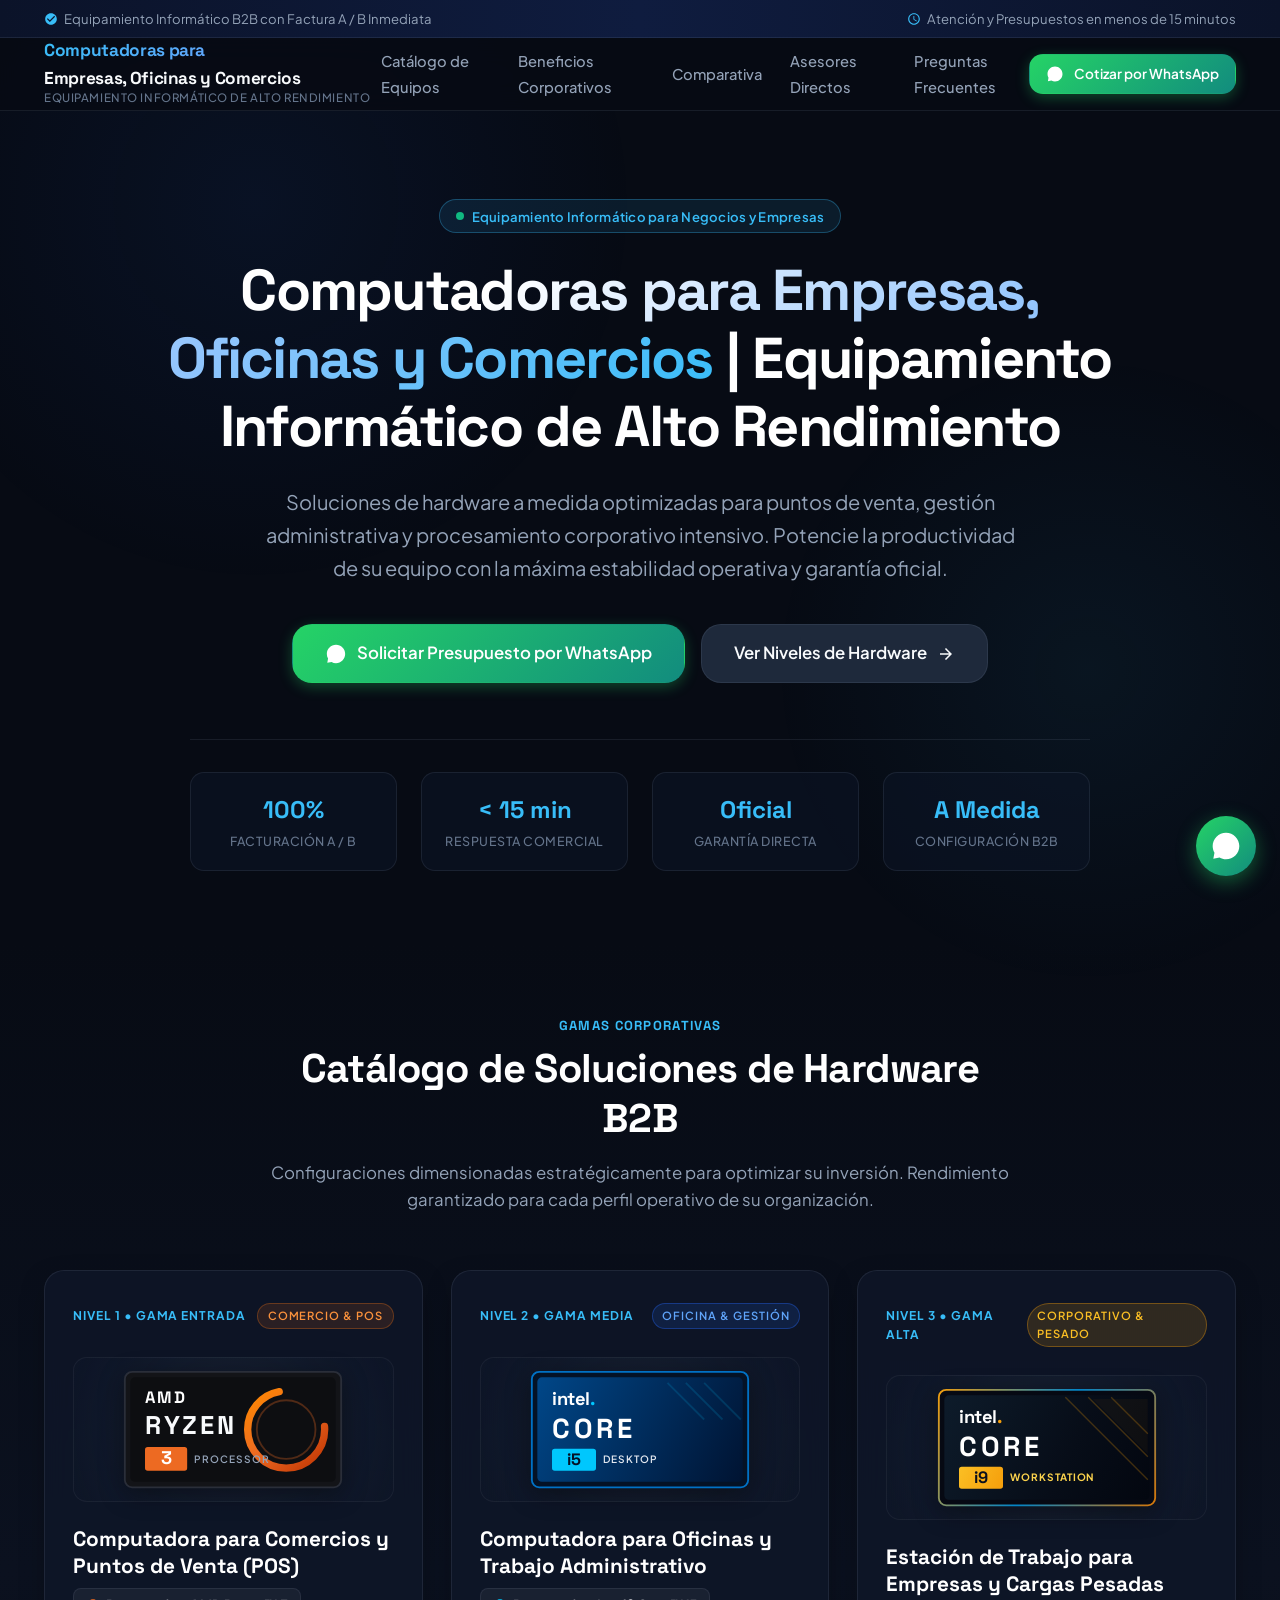
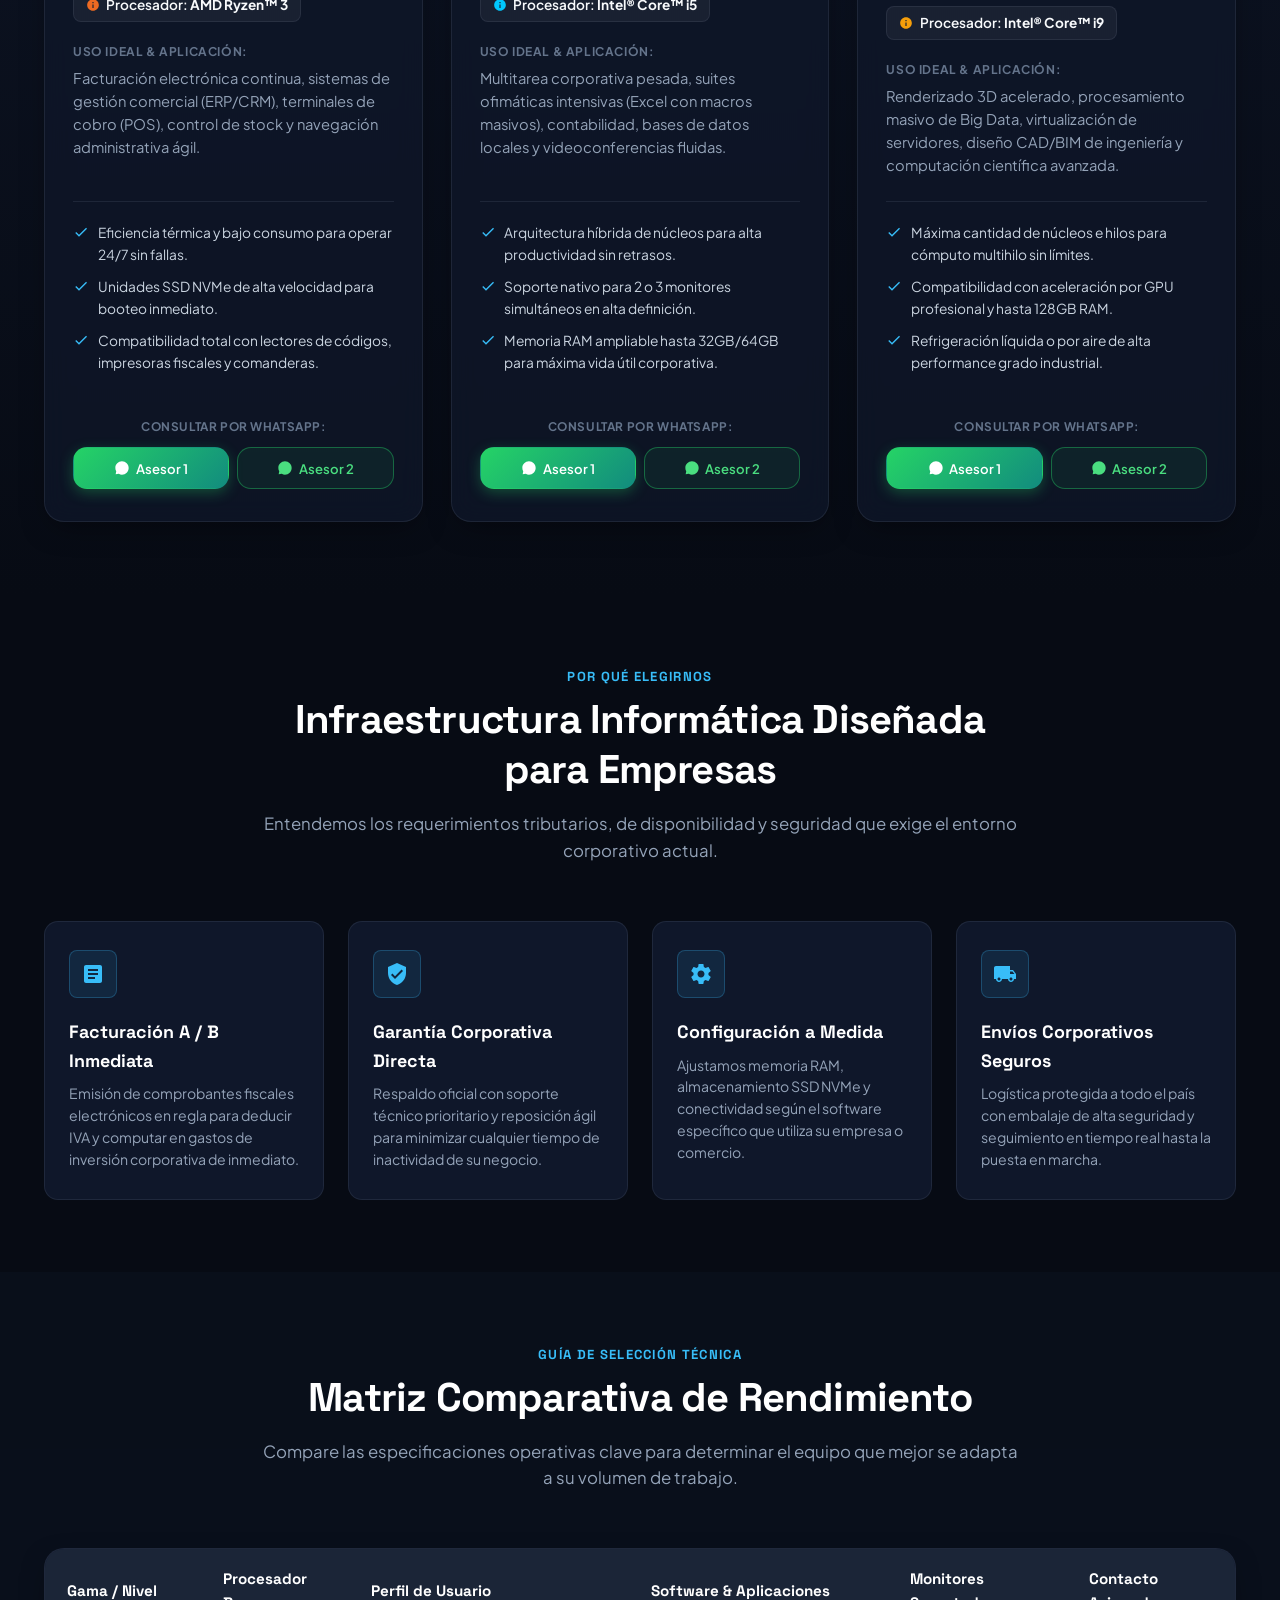
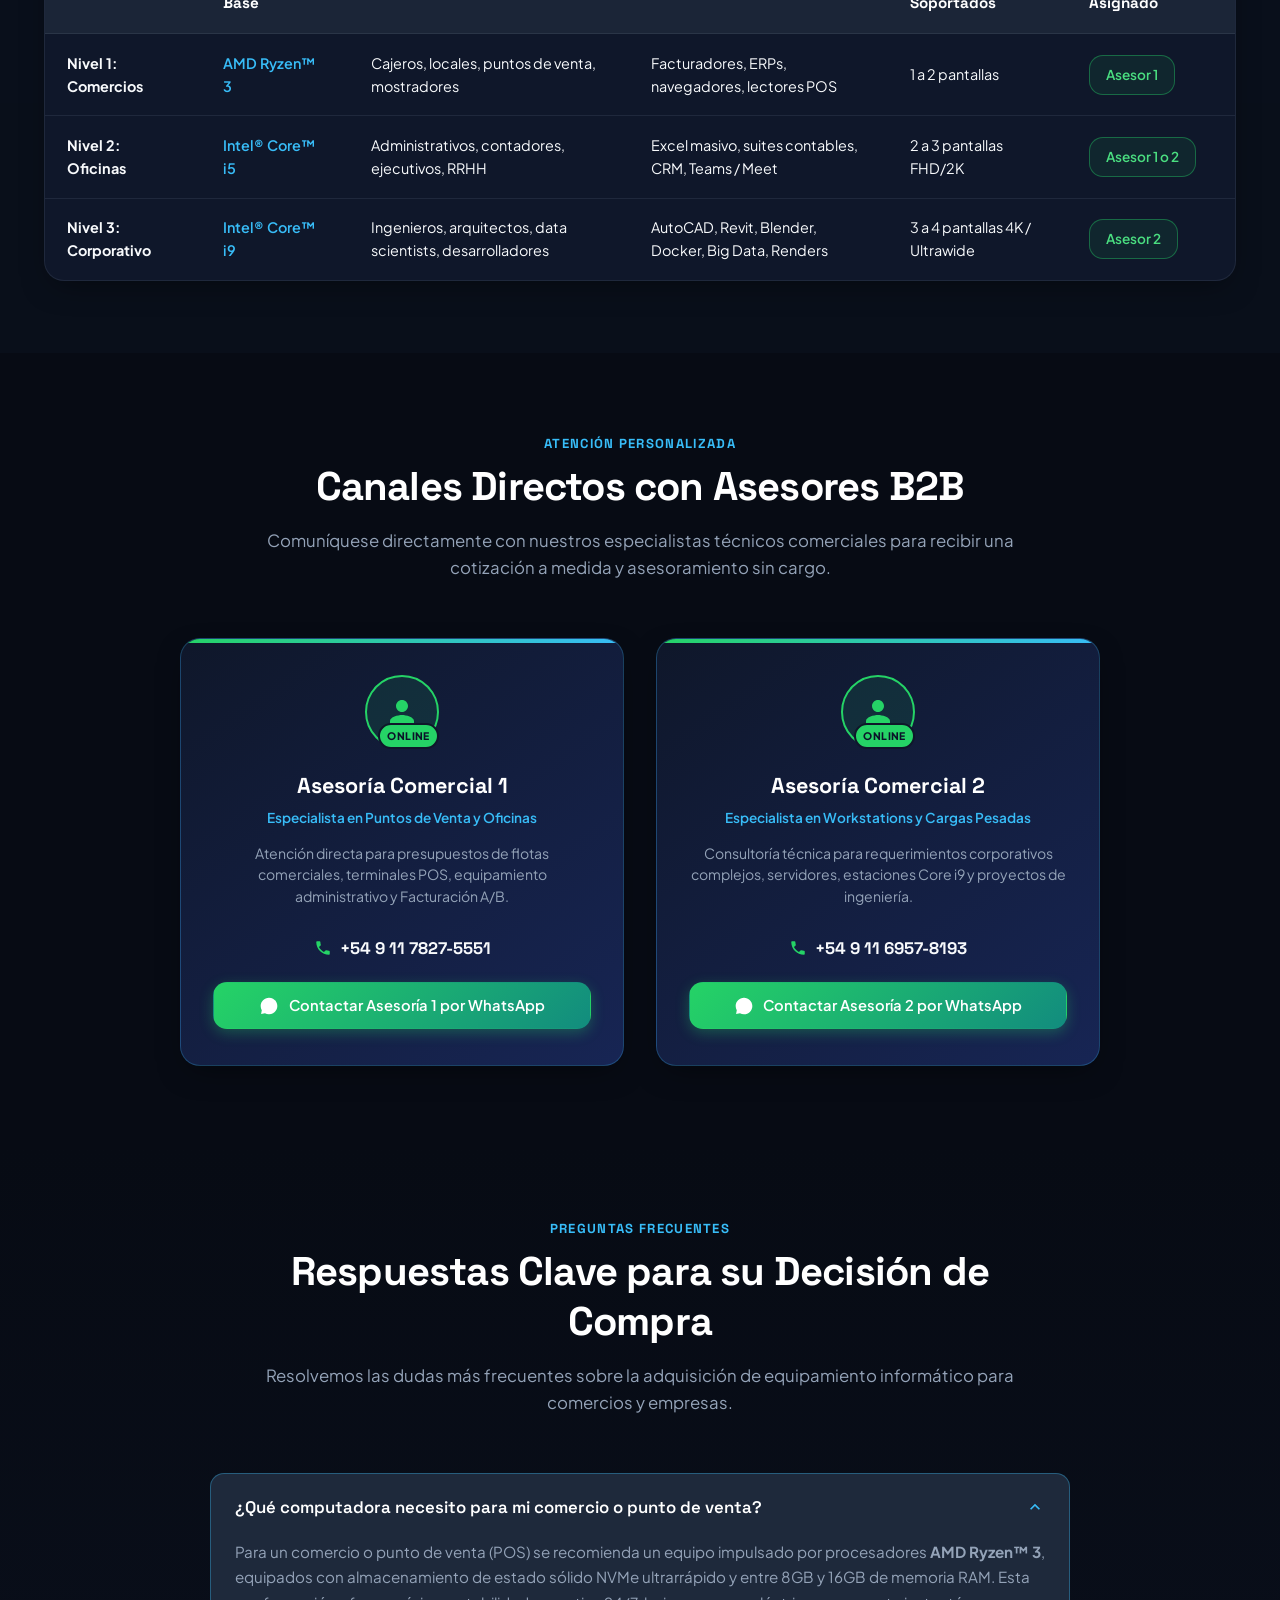
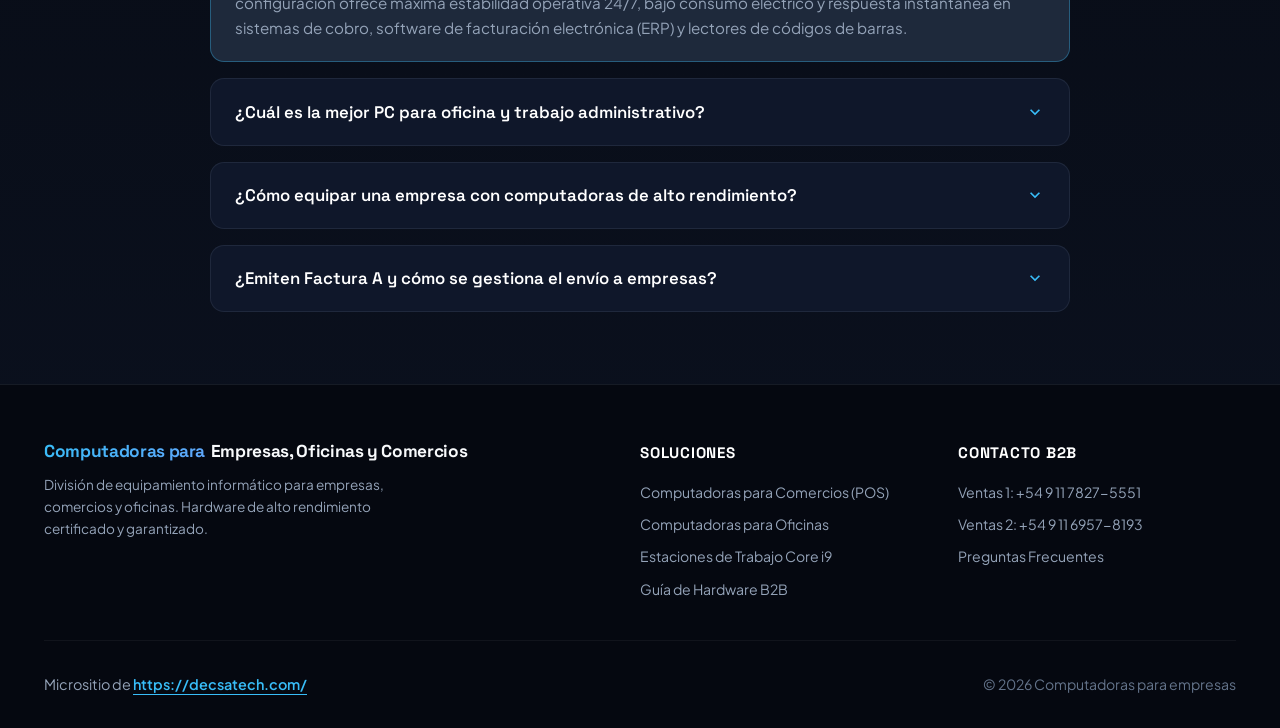
==== index.html @ e4bf1986 "Add files via upload" ====
<!DOCTYPE html>
<html lang="es" class="scroll-smooth">
<head>
  <meta charset="UTF-8">
  <meta name="viewport" content="width=device-width, initial-scale=1.0">
  
  <!-- SEO Primary Meta Tags -->
  <title>Computadoras para Empresas, Oficinas y Comercios | Equipamiento Informático B2B</title>
  <meta name="title" content="Computadoras para Empresas, Oficinas y Comercios | Equipamiento Informático B2B">
  <meta name="description" content="Soluciones de hardware y computadoras para empresas, comercios y oficinas. Equipamiento a medida optimizado para puntos de venta, gestión administrativa y procesamiento corporativo intensivo con procesadores AMD Ryzen e Intel Core. Factura A/B y garantía oficial.">
  <meta name="keywords" content="computadoras para empresas, computadoras para comercios, computadoras para oficinas, pc punto de venta, estaciones de trabajo corporativas, pc para administracion, equipamiento informatico b2b, hardware empresarial">
  <meta name="author" content="DECSA Tech">
  <meta name="robots" content="index, follow, max-snippet:-1, max-image-preview:large, max-video-preview:-1">
  <link rel="canonical" href="https://computadorasparaempresas.com/">
  <link rel="alternate" hreflang="es-AR" href="https://computadorasparaempresas.com/">
  <link rel="alternate" hreflang="es" href="https://computadorasparaempresas.com/">
  
  <!-- Open Graph / Facebook -->
  <meta property="og:type" content="website">
  <meta property="og:url" content="https://computadorasparaempresas.com/">
  <meta property="og:title" content="Computadoras para Empresas, Oficinas y Comercios | DECSA Tech">
  <meta property="og:description" content="Equipamiento informático B2B de alto rendimiento. Soluciones a medida para comercios, oficinas y cargas pesadas con procesadores AMD Ryzen e Intel Core.">
  <meta property="og:site_name" content="Computadoras para Empresas">
  <meta property="og:locale" content="es_AR">

  <!-- Twitter Meta Tags -->
  <meta name="twitter:card" content="summary_large_image">
  <meta name="twitter:url" content="https://computadorasparaempresas.com/">
  <meta name="twitter:title" content="Computadoras para Empresas, Oficinas y Comercios | DECSA Tech">
  <meta name="twitter:description" content="Soluciones de hardware B2B a medida. Garantía oficial, Factura A/B y asesoramiento técnico directo por WhatsApp.">

  <!-- Favicon SVG (Data URI for zero HTTP requests) -->
  <link rel="icon" href="data:image/svg+xml,<svg xmlns='http://www.w3.org/2000/svg' viewBox='0 0 32 32'><rect width='32' height='32' rx='6' fill='%230b132b'/><path d='M6 10h20v12H6z' fill='none' stroke='%2300b4d8' stroke-width='2'/><path d='M10 24h12M16 22v2' stroke='%2300b4d8' stroke-width='2' stroke-linecap='round'/><circle cx='16' cy='16' r='3' fill='%2338b000'/></svg>">

  <!-- Fonts Preconnect -->
  <link rel="preconnect" href="https://fonts.googleapis.com">
  <link rel="preconnect" href="https://fonts.gstatic.com" crossorigin>
  <link href="https://fonts.googleapis.com/css2?family=Plus+Jakarta+Sans:ital,wght@0,300;0,400;0,500;0,600;0,700;0,800;1,400;1,600&family=Space+Grotesk:wght@500;700&display=swap" rel="stylesheet">

  <!-- Schema.org / JSON-LD Structured Data (Optimized for AI & Semantic Search Engines) -->
  <script type="application/ld+json">
  {
    "@context": "https://schema.org",
    "@graph": [
      {
        "@type": "WebSite",
        "@id": "https://computadorasparaempresas.com/#website",
        "url": "https://computadorasparaempresas.com/",
        "name": "Computadoras para Empresas, Oficinas y Comercios",
        "alternateName": [
          "Computadoras para Empresas",
          "Computadoras para Comercios",
          "Computadoras para Oficinas",
          "Equipamiento Informático B2B DECSA Tech"
        ],
        "description": "Plataforma especializada en soluciones de hardware, computadoras y estaciones de trabajo para empresas, comercios y oficinas con procesadores AMD Ryzen e Intel Core.",
        "inLanguage": "es-AR",
        "publisher": {
          "@id": "https://decsatech.com/#organization"
        },
        "keywords": "computadoras para empresas, computadoras para comercios, computadoras para oficinas, pc punto de venta, estaciones de trabajo corporativas, pc para administracion, equipamiento informatico b2b, hardware empresarial, amd ryzen 3 pos, intel core i5 oficina, intel core i9 workstation, factura a computadoras"
      },
      {
        "@type": "WebPage",
        "@id": "https://computadorasparaempresas.com/#webpage",
        "url": "https://computadorasparaempresas.com/",
        "name": "Computadoras para Empresas, Oficinas y Comercios | Equipamiento Informático B2B",
        "isPartOf": {
          "@id": "https://computadorasparaempresas.com/#website"
        },
        "about": [
          {
            "@type": "Thing",
            "name": "Computadoras para empresas",
            "description": "Equipos informáticos configurados para soportar cargas operativas continuas en entornos comerciales, administrativos e industriales."
          },
          {
            "@type": "Thing",
            "name": "Computadoras para comercios",
            "description": "Terminales de punto de venta (POS) y facturación comercial con procesador AMD Ryzen 3 para atención continua y bajo consumo."
          },
          {
            "@type": "Thing",
            "name": "Computadoras para oficinas",
            "description": "Computadoras de gestión administrativa y contable con procesador Intel Core i5 para multitarea fluida y trabajo ofimático intensivo."
          },
          {
            "@type": "Thing",
            "name": "Estaciones de trabajo corporativas",
            "description": "Workstations de alto rendimiento con procesador Intel Core i9 diseñadas para ingeniería, renderizado 3D, análisis de datos y cálculo pesado."
          }
        ],
        "description": "Catálogo corporativo y asesoramiento técnico comercial para la compra de computadoras para empresas, comercios y oficinas. Facturación fiscal A/B, garantía oficial y atención directa por WhatsApp.",
        "inLanguage": "es-AR",
        "mainEntity": {
          "@id": "https://computadorasparaempresas.com/#catalog"
        }
      },
      {
        "@type": "Organization",
        "@id": "https://decsatech.com/#organization",
        "name": "DECSA Tech",
        "url": "https://decsatech.com/",
        "logo": "https://decsatech.com/logo.png",
        "description": "Empresa proveedora de infraestructura informática, equipamiento tecnológico y soluciones de hardware corporativo.",
        "sameAs": [
          "https://computadorasparaempresas.com/",
          "https://computadorasparacomercios.com/",
          "https://computadoraparaoficinas.com/"
        ]
      },
      {
        "@type": "ComputerStore",
        "@id": "https://computadorasparaempresas.com/#localbusiness",
        "name": "Computadoras para Empresas, Oficinas y Comercios - DECSA Tech",
        "alternateName": [
          "Computadoras para Empresas",
          "Computadoras para Comercios",
          "Computadoras para Oficinas"
        ],
        "url": "https://computadorasparaempresas.com/",
        "parentOrganization": {
          "@id": "https://decsatech.com/#organization"
        },
        "description": "Venta mayorista y minorista corporativa de computadoras para empresas, comercios y oficinas. Asesoramiento técnico personalizado, armado a medida, Factura A y envíos a todo el país.",
        "telephone": "+5491178275551",
        "priceRange": "$$",
        "paymentAccepted": "Transferencia Bancaria, Factura A, Factura B, Tarjetas Corporativas, Cheques Corporativos",
        "currenciesAccepted": "ARS, USD",
        "areaServed": {
          "@type": "Country",
          "name": "Argentina"
        },
        "knowsAbout": [
          "Computadoras para empresas",
          "Computadoras para comercios y puntos de venta (POS)",
          "Computadoras para oficinas y tareas administrativas",
          "Estaciones de trabajo de alto rendimiento (Workstations)",
          "Procesadores AMD Ryzen 3 para puntos de venta",
          "Procesadores Intel Core i5 para productividad de oficina",
          "Procesadores Intel Core i9 para cálculo intensivo y render 3D",
          "Facturación electrónica A y B para empresas",
          "Garantía oficial y soporte técnico corporativo"
        ],
        "slogan": "Equipamiento informático de alto rendimiento para empresas, oficinas y comercios.",
        "contactPoint": [
          {
            "@type": "ContactPoint",
            "telephone": "+5491178275551",
            "contactType": "sales",
            "contactOption": "WhatsApp",
            "availableLanguage": ["Spanish"],
            "description": "Asesoría Comercial 1 - Especialista en Puntos de Venta, Comercios y Oficinas"
          },
          {
            "@type": "ContactPoint",
            "telephone": "+5491169578193",
            "contactType": "sales",
            "contactOption": "WhatsApp",
            "availableLanguage": ["Spanish"],
            "description": "Asesoría Comercial 2 - Especialista en Workstations, Cargas Pesadas y Servidores"
          }
        ]
      },
      {
        "@type": "Service",
        "@id": "https://computadorasparaempresas.com/#service-b2b",
        "name": "Provisión y Configuración de Computadoras para Empresas y Comercios",
        "serviceType": "Equipamiento Informático Corporativo a Medida",
        "provider": {
          "@id": "https://computadorasparaempresas.com/#localbusiness"
        },
        "areaServed": {
          "@type": "Country",
          "name": "Argentina"
        },
        "description": "Servicio integral de asesoramiento técnico, dimensionamiento de hardware, armado, prueba de estrés e implementación de computadoras para comercios, oficinas y corporaciones con Factura A/B.",
        "offers": {
          "@type": "Offer",
          "priceCurrency": "ARS",
          "price": "Cotización a medida",
          "availability": "https://schema.org/InStock",
          "url": "https://computadorasparaempresas.com/#asesores"
        }
      },
      {
        "@type": "ItemList",
        "@id": "https://computadorasparaempresas.com/#catalog",
        "name": "Catálogo de Soluciones Informáticas para Empresas, Comercios y Oficinas",
        "description": "Gamas de hardware configuradas según la demanda operativa: Puntos de venta (AMD Ryzen 3), Oficinas administrativas (Intel Core i5) y Cargas pesadas (Intel Core i9).",
        "numberOfItems": 3,
        "itemListElement": [
          {
            "@type": "ListItem",
            "position": 1,
            "item": {
              "@type": "Product",
              "@id": "https://computadorasparaempresas.com/#pc-comercio-pos",
              "name": "Computadora para Comercios y Puntos de Venta (POS)",
              "alternateName": "PC para Comercio y Facturación AMD Ryzen 3",
              "sku": "B2B-POS-RYZEN3",
              "mpn": "POS-R3-01",
              "brand": {
                "@type": "Brand",
                "name": "AMD Ryzen"
              },
              "description": "Computadora para comercio y punto de venta impulsada por procesador AMD Ryzen 3. Diseñada para operar de forma continua 24/7 con bajo consumo eléctrico, arranque ultrarrápido por unidad SSD NVMe y compatibilidad total con software de facturación electrónica (ERP/CRM), controladores fiscales, lectores de código de barras y terminales POS.",
              "category": "Computadoras para Comercios",
              "audience": {
                "@type": "BusinessAudience",
                "audienceType": "Comercios minoristas, mayoristas, locales a la calle, supermercados, farmacias, gastronómicos y puntos de cobro."
              },
              "additionalProperty": [
                {
                  "@type": "PropertyValue",
                  "name": "Procesador",
                  "value": "AMD Ryzen™ 3"
                },
                {
                  "@type": "PropertyValue",
                  "name": "Uso Recomendado",
                  "value": "Puntos de venta (POS), facturación electrónica AFIP/ARCA, ERPs comerciales, control de stock y atención continua en mostrador."
                },
                {
                  "@type": "PropertyValue",
                  "name": "Almacenamiento",
                  "value": "SSD NVMe M.2 de alta velocidad para respuesta inmediata en cobro."
                },
                {
                  "@type": "PropertyValue",
                  "name": "Eficiencia",
                  "value": "Bajo consumo eléctrico y disipación térmica optimizada para operación ininterrumpida."
                }
              ],
              "offers": {
                "@type": "Offer",
                "availability": "https://schema.org/InStock",
                "itemCondition": "https://schema.org/NewCondition",
                "priceCurrency": "ARS",
                "price": "Cotización B2B a medida",
                "url": "https://computadorasparaempresas.com/#catalogo",
                "seller": {
                  "@id": "https://decsatech.com/#organization"
                }
              }
            }
          },
          {
            "@type": "ListItem",
            "position": 2,
            "item": {
              "@type": "Product",
              "@id": "https://computadorasparaempresas.com/#pc-oficina-gestion",
              "name": "Computadora para Oficinas y Trabajo Administrativo",
              "alternateName": "PC para Oficina y Administración Intel Core i5",
              "sku": "B2B-OFC-COREI5",
              "mpn": "OFC-I5-02",
              "brand": {
                "@type": "Brand",
                "name": "Intel Core"
              },
              "description": "Computadora de gama media para empresas y oficinas con procesador Intel Core i5. Optimizada para multitarea corporativa pesada, suites ofimáticas (Microsoft Excel con macros masivos, Word, PowerBI), software contable/ERP en red, videoconferencias HD simultáneas y soporte nativo para 2 o 3 monitores en alta definición.",
              "category": "Computadoras para Oficinas",
              "audience": {
                "@type": "BusinessAudience",
                "audienceType": "Oficinas corporativas, estudios contables, áreas de finanzas, recursos humanos, agencias y pymes."
              },
              "additionalProperty": [
                {
                  "@type": "PropertyValue",
                  "name": "Procesador",
                  "value": "Intel® Core™ i5"
                },
                {
                  "@type": "PropertyValue",
                  "name": "Uso Recomendado",
                  "value": "Trabajo administrativo, contabilidad, análisis de datos en planillas masivas, videoconferencias y gestión corporativa multidispositivo."
                },
                {
                  "@type": "PropertyValue",
                  "name": "Monitores",
                  "value": "Soporte nativo para 2 a 3 pantallas simultáneas Full HD / 2K."
                },
                {
                  "@type": "PropertyValue",
                  "name": "Memoria RAM",
                  "value": "16GB a 32GB DDR4/DDR5 ampliable para máxima durabilidad operativa."
                }
              ],
              "offers": {
                "@type": "Offer",
                "availability": "https://schema.org/InStock",
                "itemCondition": "https://schema.org/NewCondition",
                "priceCurrency": "ARS",
                "price": "Cotización B2B a medida",
                "url": "https://computadorasparaempresas.com/#catalogo",
                "seller": {
                  "@id": "https://decsatech.com/#organization"
                }
              }
            }
          },
          {
            "@type": "ListItem",
            "position": 3,
            "item": {
              "@type": "Product",
              "@id": "https://computadorasparaempresas.com/#pc-corporativa-workstation",
              "name": "Estación de Trabajo para Empresas y Cargas Pesadas",
              "alternateName": "Workstation Corporativa de Alto Rendimiento Intel Core i9",
              "sku": "B2B-WRK-COREI9",
              "mpn": "WRK-I9-03",
              "brand": {
                "@type": "Brand",
                "name": "Intel Core"
              },
              "description": "Estación de trabajo (Workstation) empresarial de máxima potencia impulsada por procesador Intel Core i9. Diseñada para cargas pesadas de cómputo: renderizado 3D fotorrealista, análisis masivo de Big Data, software de diseño de ingeniería (AutoCAD, Revit, SolidWorks), virtualización de entornos y compilación de software a gran escala.",
              "category": "Estaciones de Trabajo Corporativas",
              "audience": {
                "@type": "BusinessAudience",
                "audienceType": "Empresas de ingeniería, estudios de arquitectura, desarrolladores de software, data scientists, agencias de renderizado 3D y producción audiovisual."
              },
              "additionalProperty": [
                {
                  "@type": "PropertyValue",
                  "name": "Procesador",
                  "value": "Intel® Core™ i9"
                },
                {
                  "@type": "PropertyValue",
                  "name": "Uso Recomendado",
                  "value": "Renderizado 3D, cálculo masivo de datos, virtualización de servidores, modelado CAD/BIM y desarrollo intensivo."
                },
                {
                  "@type": "PropertyValue",
                  "name": "Capacidad de Expansión",
                  "value": "Soporte para hasta 128GB RAM y GPUs dedicadas profesionales."
                },
                {
                  "@type": "PropertyValue",
                  "name": "Sistema Térmico",
                  "value": "Refrigeración de alto rendimiento para sostener frecuencias turbo prolongadas sin estrangulamiento térmico."
                }
              ],
              "offers": {
                "@type": "Offer",
                "availability": "https://schema.org/InStock",
                "itemCondition": "https://schema.org/NewCondition",
                "priceCurrency": "ARS",
                "price": "Cotización B2B a medida",
                "url": "https://computadorasparaempresas.com/#catalogo",
                "seller": {
                  "@id": "https://decsatech.com/#organization"
                }
              }
            }
          }
        ]
      },
      {
        "@type": "FAQPage",
        "@id": "https://computadorasparaempresas.com/#faq",
        "name": "Preguntas Frecuentes sobre Computadoras para Empresas, Comercios y Oficinas",
        "description": "Guía de compra y respuestas a dudas técnicas frecuentes al equipar comercios, oficinas y empresas con computadoras y estaciones de trabajo.",
        "mainEntity": [
          {
            "@type": "Question",
            "name": "¿Qué computadora necesito para mi comercio o punto de venta?",
            "acceptedAnswer": {
              "@type": "Answer",
              "text": "Para un comercio o punto de venta (POS) se recomienda un equipo impulsado por procesadores AMD Ryzen™ 3, equipados con almacenamiento de estado sólido NVMe ultrarrápido y entre 8GB y 16GB de memoria RAM. Esta configuración ofrece máxima estabilidad operativa 24/7, bajo consumo eléctrico y respuesta instantánea en sistemas de cobro, software de facturación electrónica (ERP) y lectores de códigos de barras."
            }
          },
          {
            "@type": "Question",
            "name": "¿Cuál es la mejor PC para oficina y trabajo administrativo?",
            "acceptedAnswer": {
              "@type": "Answer",
              "text": "La configuración ideal para trabajo de oficina y administración corporativa se basa en procesadores Intel® Core™ i5, acompañados de 16GB a 32GB de RAM DDR4/DDR5 y unidades SSD NVMe M.2. Esta arquitectura garantiza multitarea fluida sin cuellos de botella al trabajar con planillas masivas de Excel, bases de datos de gestión contable, videoconferencias simultáneas y múltiples aplicaciones corporativas abiertas en paralelo."
            }
          },
          {
            "@type": "Question",
            "name": "¿Cómo equipar una empresa con computadoras de alto rendimiento?",
            "acceptedAnswer": {
              "@type": "Answer",
              "text": "Para equipar una empresa con requerimientos de procesamiento pesado (como renderizado arquitectónico, diseño CAD, modelado 3D, virtualización o análisis de Big Data), la elección predilecta son estaciones de trabajo con procesadores Intel® Core™ i9, respaldadas por 32GB a 64GB+ de RAM de alta velocidad y soluciones térmicas de alta confiabilidad. Nuestros asesores técnicos configuran cada unidad a medida según el software específico de su organización."
            }
          },
          {
            "@type": "Question",
            "name": "¿Emiten Factura A y cómo se gestiona el envío a empresas?",
            "acceptedAnswer": {
              "@type": "Answer",
              "text": "Sí, emitimos Factura A y Factura B electrónica de forma inmediata tras la confirmación de la orden de compra para deducir impuestos. Coordinamos envíos corporativos asegurados con logística protegida a todo el país para garantizar que el equipamiento llegue testeado y listo para enchufar y comenzar a operar sin demoras."
            }
          }
        ]
      }
    ]
  }
  </script>

  <!-- Modern Styling -->
  <style>
    :root {
      --bg-dark: #070b14;
      --bg-surface: #0f172a;
      --bg-surface-elevated: #1e293b;
      --bg-card: rgba(15, 23, 42, 0.75);
      --border-subtle: rgba(148, 163, 184, 0.12);
      --border-accent: rgba(56, 189, 248, 0.35);
      
      --text-primary: #f8fafc;
      --text-secondary: #94a3b8;
      --text-muted: #64748b;
      
      --accent-cyan: #38bdf8;
      --accent-blue: #2563eb;
      --accent-emerald: #10b981;
      --accent-amber: #f59e0b;
      --accent-orange: #f97316;
      --whatsapp-green: #25D366;
      --whatsapp-hover: #20bd5a;

      --font-main: 'Plus Jakarta Sans', -apple-system, BlinkMacSystemFont, 'Segoe UI', Roboto, sans-serif;
      --font-display: 'Space Grotesk', var(--font-main);
      
      --radius-sm: 8px;
      --radius-md: 14px;
      --radius-lg: 20px;
      --radius-full: 9999px;
      
      --shadow-subtle: 0 4px 20px -2px rgba(0, 0, 0, 0.35);
      --shadow-glow: 0 0 35px -5px rgba(56, 189, 248, 0.18);
      --shadow-card: 0 10px 30px -10px rgba(0, 0, 0, 0.5);
    }

    *, *::before, *::after {
      box-sizing: border-box;
      margin: 0;
      padding: 0;
    }

    html {
      font-size: 16px;
      scroll-behavior: smooth;
    }

    body {
      background-color: var(--bg-dark);
      color: var(--text-primary);
      font-family: var(--font-main);
      line-height: 1.6;
      -webkit-font-smoothing: antialiased;
      -moz-osx-font-smoothing: grayscale;
      overflow-x: hidden;
      position: relative;
    }

    /* Ambient Background Effects */
    body::before {
      content: '';
      position: fixed;
      top: -20%;
      left: -10%;
      width: 60vw;
      height: 60vw;
      border-radius: 50%;
      background: radial-gradient(circle, rgba(37, 99, 235, 0.08) 0%, rgba(7, 11, 20, 0) 70%);
      pointer-events: none;
      z-index: 0;
    }

    body::after {
      content: '';
      position: fixed;
      bottom: -10%;
      right: -10%;
      width: 50vw;
      height: 50vw;
      border-radius: 50%;
      background: radial-gradient(circle, rgba(56, 189, 248, 0.06) 0%, rgba(7, 11, 20, 0) 70%);
      pointer-events: none;
      z-index: 0;
    }

    /* Container */
    .container {
      width: 100%;
      max-width: 1240px;
      margin-left: auto;
      margin-right: auto;
      padding-left: 1.5rem;
      padding-right: 1.5rem;
      position: relative;
      z-index: 1;
    }

    /* Top Trust Bar */
    .top-bar {
      background: linear-gradient(90deg, #0b1329 0%, #0f1c3f 50%, #0b1329 100%);
      border-bottom: 1px solid var(--border-subtle);
      font-size: 0.82rem;
      color: var(--text-secondary);
      padding: 0.5rem 0;
      position: relative;
      z-index: 50;
    }

    .top-bar-inner {
      display: flex;
      justify-content: space-between;
      align-items: center;
      flex-wrap: wrap;
      gap: 0.75rem;
    }

    .top-bar-item {
      display: flex;
      align-items: center;
      gap: 0.4rem;
    }

    .top-bar-item svg {
      width: 14px;
      height: 14px;
      fill: var(--accent-cyan);
    }

    /* Header & Navigation */
    .header {
      position: sticky;
      top: 0;
      z-index: 40;
      background: rgba(7, 11, 20, 0.88);
      backdrop-filter: blur(14px);
      -webkit-backdrop-filter: blur(14px);
      border-bottom: 1px solid var(--border-subtle);
      transition: all 0.3s ease;
    }

    .header-inner {
      display: flex;
      justify-content: space-between;
      align-items: center;
      height: 72px;
    }

    .brand-logo {
      display: flex;
      flex-direction: column;
      text-decoration: none;
    }

    .brand-title {
      font-family: var(--font-display);
      font-size: 1.08rem;
      font-weight: 700;
      color: var(--text-primary);
      letter-spacing: -0.02em;
      display: flex;
      flex-wrap: wrap;
      align-items: center;
      gap: 0.35rem;
      line-height: 1.25;
    }

    .brand-title span {
      background: linear-gradient(135deg, var(--accent-cyan), #60a5fa);
      -webkit-background-clip: text;
      -webkit-text-fill-color: transparent;
    }

    .brand-subtitle {
      font-size: 0.72rem;
      color: var(--text-muted);
      font-weight: 500;
      letter-spacing: 0.05em;
      text-transform: uppercase;
    }

    .nav-links {
      display: none;
      align-items: center;
      gap: 1.75rem;
      list-style: none;
    }

    @media (min-width: 768px) {
      .nav-links {
        display: flex;
      }
    }

    .nav-link {
      color: var(--text-secondary);
      text-decoration: none;
      font-size: 0.92rem;
      font-weight: 500;
      transition: color 0.2s ease;
    }

    .nav-link:hover {
      color: var(--accent-cyan);
    }

    .header-cta {
      display: flex;
      align-items: center;
      gap: 0.75rem;
    }

    /* Buttons */
    .btn {
      display: inline-flex;
      align-items: center;
      justify-content: center;
      gap: 0.6rem;
      padding: 0.7rem 1.4rem;
      border-radius: var(--radius-md);
      font-weight: 600;
      font-size: 0.92rem;
      text-decoration: none;
      transition: all 0.25s cubic-bezier(0.4, 0, 0.2, 1);
      cursor: pointer;
      border: 1px solid transparent;
      white-space: nowrap;
    }

    .btn-whatsapp {
      background: linear-gradient(135deg, #25D366 0%, #128C7E 100%);
      color: #ffffff;
      box-shadow: 0 4px 14px rgba(37, 211, 102, 0.3);
    }

    .btn-whatsapp:hover {
      transform: translateY(-2px);
      box-shadow: 0 6px 20px rgba(37, 211, 102, 0.45);
      filter: brightness(1.05);
    }

    .btn-primary {
      background: linear-gradient(135deg, #2563eb 0%, #0284c7 100%);
      color: #ffffff;
      box-shadow: 0 4px 14px rgba(37, 99, 235, 0.35);
    }

    .btn-primary:hover {
      transform: translateY(-2px);
      box-shadow: 0 6px 22px rgba(37, 99, 235, 0.5);
      filter: brightness(1.1);
    }

    .btn-secondary {
      background: var(--bg-surface-elevated);
      color: var(--text-primary);
      border: 1px solid var(--border-subtle);
    }

    .btn-secondary:hover {
      background: #27354f;
      border-color: var(--accent-cyan);
      transform: translateY(-2px);
    }

    .btn-outline-whatsapp {
      background: rgba(37, 211, 102, 0.08);
      border: 1px solid rgba(37, 211, 102, 0.4);
      color: #4ade80;
    }

    .btn-outline-whatsapp:hover {
      background: rgba(37, 211, 102, 0.18);
      border-color: #25D366;
      color: #ffffff;
      transform: translateY(-2px);
    }

    .btn-sm {
      padding: 0.5rem 1rem;
      font-size: 0.85rem;
    }

    .btn-lg {
      padding: 0.95rem 2rem;
      font-size: 1.05rem;
      border-radius: var(--radius-lg);
    }

    /* Hero Section */
    .hero-section {
      padding: 4.5rem 0 3.5rem;
      position: relative;
      text-align: center;
    }

    @media (min-width: 992px) {
      .hero-section {
        padding: 5.5rem 0 4.5rem;
      }
    }

    .hero-badge {
      display: inline-flex;
      align-items: center;
      gap: 0.5rem;
      background: rgba(56, 189, 248, 0.1);
      border: 1px solid rgba(56, 189, 248, 0.3);
      padding: 0.35rem 1rem;
      border-radius: var(--radius-full);
      font-size: 0.82rem;
      color: var(--accent-cyan);
      font-weight: 600;
      letter-spacing: 0.02em;
      margin-bottom: 1.5rem;
    }

    .hero-badge .pulse-dot {
      width: 8px;
      height: 8px;
      background-color: var(--accent-emerald);
      border-radius: 50%;
      box-shadow: 0 0 0 0 rgba(16, 185, 129, 0.7);
      animation: pulse 2s infinite;
    }

    @keyframes pulse {
      0% { box-shadow: 0 0 0 0 rgba(16, 185, 129, 0.7); }
      70% { box-shadow: 0 0 0 8px rgba(16, 185, 129, 0); }
      100% { box-shadow: 0 0 0 0 rgba(16, 185, 129, 0); }
    }

    .hero-title {
      font-family: var(--font-display);
      font-size: 2.25rem;
      font-weight: 800;
      line-height: 1.18;
      letter-spacing: -0.03em;
      max-width: 980px;
      margin: 0 auto 1.5rem;
      color: #ffffff;
    }

    @media (min-width: 768px) {
      .hero-title {
        font-size: 3.1rem;
      }
    }

    @media (min-width: 1024px) {
      .hero-title {
        font-size: 3.6rem;
      }
    }

    .hero-title .gradient-text {
      background: linear-gradient(135deg, #ffffff 20%, #93c5fd 60%, #38bdf8 100%);
      -webkit-background-clip: text;
      -webkit-text-fill-color: transparent;
    }

    .hero-subtitle {
      font-size: 1.12rem;
      color: var(--text-secondary);
      max-width: 760px;
      margin: 0 auto 2.5rem;
      line-height: 1.65;
      font-weight: 400;
    }

    @media (min-width: 768px) {
      .hero-subtitle {
        font-size: 1.25rem;
      }
    }

    .hero-cta-group {
      display: flex;
      flex-direction: column;
      sm-flex-direction: row;
      justify-content: center;
      gap: 1rem;
      margin-bottom: 3.5rem;
    }

    @media (min-width: 640px) {
      .hero-cta-group {
        flex-direction: row;
      }
    }

    /* Trust Stats Grid */
    .trust-stats-grid {
      display: grid;
      grid-template-columns: repeat(2, 1fr);
      gap: 1rem;
      max-width: 900px;
      margin: 0 auto;
      padding-top: 2rem;
      border-top: 1px solid var(--border-subtle);
    }

    @media (min-width: 768px) {
      .trust-stats-grid {
        grid-template-columns: repeat(4, 1fr);
        gap: 1.5rem;
      }
    }

    .stat-card {
      background: rgba(15, 23, 42, 0.45);
      border: 1px solid var(--border-subtle);
      padding: 1.1rem 0.8rem;
      border-radius: var(--radius-md);
      text-align: center;
    }

    .stat-card-value {
      font-family: var(--font-display);
      font-size: 1.5rem;
      font-weight: 700;
      color: var(--accent-cyan);
      margin-bottom: 0.2rem;
    }

    .stat-card-label {
      font-size: 0.78rem;
      color: var(--text-muted);
      font-weight: 500;
      text-transform: uppercase;
      letter-spacing: 0.04em;
    }

    /* Section Global Headers */
    .section-header {
      text-align: center;
      max-width: 760px;
      margin: 0 auto 3.5rem;
    }

    .section-tag {
      font-family: var(--font-display);
      font-size: 0.82rem;
      font-weight: 700;
      color: var(--accent-cyan);
      text-transform: uppercase;
      letter-spacing: 0.1em;
      margin-bottom: 0.5rem;
      display: block;
    }

    .section-title {
      font-family: var(--font-display);
      font-size: 1.95rem;
      font-weight: 700;
      line-height: 1.25;
      letter-spacing: -0.02em;
      color: #ffffff;
      margin-bottom: 1rem;
    }

    @media (min-width: 768px) {
      .section-title {
        font-size: 2.5rem;
      }
    }

    .section-description {
      font-size: 1.05rem;
      color: var(--text-secondary);
      line-height: 1.6;
    }

    /* Catalog Section */
    .catalog-section {
      padding: 4.5rem 0;
      background: linear-gradient(180deg, var(--bg-dark) 0%, rgba(15, 23, 42, 0.5) 50%, var(--bg-dark) 100%);
    }

    .catalog-grid {
      display: grid;
      grid-template-columns: 1fr;
      gap: 2rem;
    }

    @media (min-width: 768px) and (max-width: 1023px) {
      .catalog-grid {
        grid-template-columns: repeat(2, 1fr);
      }
      .catalog-grid .card-recommended {
        grid-column: span 2;
        max-width: 580px;
        margin: 0 auto;
        width: 100%;
      }
    }

    @media (min-width: 1024px) {
      .catalog-grid {
        grid-template-columns: repeat(3, 1fr);
        gap: 1.75rem;
      }
    }

    /* Solution Product Card */
    .product-card {
      background: var(--bg-card);
      border: 1px solid var(--border-subtle);
      border-radius: var(--radius-lg);
      padding: 2rem 1.75rem;
      display: flex;
      flex-direction: column;
      position: relative;
      transition: all 0.35s cubic-bezier(0.4, 0, 0.2, 1);
      backdrop-filter: blur(12px);
      -webkit-backdrop-filter: blur(12px);
      box-shadow: var(--shadow-card);
    }

    .product-card:hover {
      transform: translateY(-6px);
      border-color: var(--border-accent);
      box-shadow: var(--shadow-glow), var(--shadow-card);
    }

    .card-tier-label {
      font-size: 0.75rem;
      font-weight: 700;
      letter-spacing: 0.08em;
      text-transform: uppercase;
      color: var(--accent-cyan);
      margin-bottom: 0.75rem;
      display: flex;
      align-items: center;
      justify-content: space-between;
    }

    .card-tier-tag {
      padding: 0.2rem 0.6rem;
      border-radius: var(--radius-full);
      font-size: 0.7rem;
      font-weight: 600;
    }

    .tag-entry {
      background: rgba(249, 115, 22, 0.12);
      color: #fb923c;
      border: 1px solid rgba(249, 115, 22, 0.3);
    }

    .tag-mid {
      background: rgba(37, 99, 235, 0.15);
      color: #60a5fa;
      border: 1px solid rgba(37, 99, 235, 0.4);
    }

    .tag-high {
      background: rgba(245, 158, 11, 0.15);
      color: #fbbf24;
      border: 1px solid rgba(245, 158, 11, 0.35);
    }

    /* Badge Visual Container */
    .processor-badge-container {
      margin: 1rem auto 1.5rem;
      width: 100%;
      height: 145px;
      display: flex;
      align-items: center;
      justify-content: center;
      background: radial-gradient(circle at center, rgba(30, 41, 59, 0.6) 0%, rgba(15, 23, 42, 0.2) 100%);
      border-radius: var(--radius-md);
      border: 1px solid rgba(255, 255, 255, 0.05);
      padding: 0.75rem;
      transition: transform 0.3s ease;
    }

    .product-card:hover .processor-badge-container {
      transform: scale(1.02);
    }

    .processor-badge-svg {
      width: 100%;
      max-width: 220px;
      height: auto;
      max-height: 120px;
      filter: drop-shadow(0 6px 12px rgba(0, 0, 0, 0.4));
    }

    .product-card-title {
      font-family: var(--font-display);
      font-size: 1.3rem;
      font-weight: 700;
      line-height: 1.3;
      color: #ffffff;
      margin-bottom: 0.5rem;
      min-height: 3.4rem;
      display: flex;
      align-items: flex-start;
    }

    .processor-pill {
      display: inline-flex;
      align-items: center;
      gap: 0.4rem;
      font-size: 0.85rem;
      font-weight: 600;
      color: var(--text-primary);
      background: rgba(255, 255, 255, 0.05);
      border: 1px solid var(--border-subtle);
      padding: 0.3rem 0.75rem;
      border-radius: var(--radius-sm);
      margin-bottom: 1.25rem;
      width: fit-content;
    }

    .product-description-block {
      margin-bottom: 1.5rem;
      flex-grow: 1;
    }

    .product-description-label {
      font-size: 0.75rem;
      font-weight: 700;
      text-transform: uppercase;
      letter-spacing: 0.05em;
      color: var(--text-muted);
      margin-bottom: 0.4rem;
      display: block;
    }

    .product-use-case {
      font-size: 0.92rem;
      color: var(--text-secondary);
      line-height: 1.55;
    }

    .product-specs-list {
      list-style: none;
      margin-bottom: 1.75rem;
      padding-top: 1.25rem;
      border-top: 1px solid var(--border-subtle);
      display: flex;
      flex-direction: column;
      gap: 0.65rem;
    }

    .product-spec-item {
      display: flex;
      align-items: flex-start;
      gap: 0.55rem;
      font-size: 0.86rem;
      color: #cbd5e1;
    }

    .product-spec-item svg {
      width: 16px;
      height: 16px;
      flex-shrink: 0;
      margin-top: 2px;
      fill: var(--accent-cyan);
    }

    .product-card-footer {
      margin-top: auto;
      padding-top: 1rem;
    }

    .card-advisors-label {
      font-size: 0.74rem;
      font-weight: 700;
      text-transform: uppercase;
      letter-spacing: 0.05em;
      color: var(--text-muted);
      margin-bottom: 0.6rem;
      display: block;
      text-align: center;
    }

    .card-advisors-group {
      display: grid;
      grid-template-columns: 1fr 1fr;
      gap: 0.5rem;
      width: 100%;
    }

    .card-advisors-group .btn {
      width: 100%;
      padding: 0.6rem 0.5rem;
      font-size: 0.82rem;
      gap: 0.35rem;
    }

    /* Features / B2B Advantages */
    .b2b-advantages-section {
      padding: 4.5rem 0;
      position: relative;
    }

    .advantages-grid {
      display: grid;
      grid-template-columns: 1fr;
      gap: 1.5rem;
    }

    @media (min-width: 640px) {
      .advantages-grid {
        grid-template-columns: repeat(2, 1fr);
      }
    }

    @media (min-width: 1024px) {
      .advantages-grid {
        grid-template-columns: repeat(4, 1fr);
      }
    }

    .advantage-card {
      background: var(--bg-surface);
      border: 1px solid var(--border-subtle);
      border-radius: var(--radius-md);
      padding: 1.75rem 1.5rem;
      transition: all 0.3s ease;
    }

    .advantage-card:hover {
      border-color: var(--border-accent);
      background: var(--bg-surface-elevated);
      transform: translateY(-3px);
    }

    .advantage-icon-wrapper {
      width: 48px;
      height: 48px;
      border-radius: var(--radius-sm);
      background: rgba(56, 189, 248, 0.1);
      display: flex;
      align-items: center;
      justify-content: center;
      margin-bottom: 1.25rem;
      border: 1px solid rgba(56, 189, 248, 0.25);
    }

    .advantage-icon-wrapper svg {
      width: 24px;
      height: 24px;
      fill: var(--accent-cyan);
    }

    .advantage-title {
      font-family: var(--font-display);
      font-size: 1.12rem;
      font-weight: 700;
      color: #ffffff;
      margin-bottom: 0.5rem;
    }

    .advantage-text {
      font-size: 0.88rem;
      color: var(--text-secondary);
      line-height: 1.55;
    }

    /* Comparison Matrix Table */
    .comparison-section {
      padding: 4.5rem 0;
      background: rgba(15, 23, 42, 0.3);
    }

    .table-container {
      width: 100%;
      overflow-x: auto;
      border-radius: var(--radius-lg);
      border: 1px solid var(--border-subtle);
      background: var(--bg-surface);
      box-shadow: var(--shadow-card);
    }

    .comparison-table {
      width: 100%;
      min-width: 720px;
      border-collapse: collapse;
      text-align: left;
      font-size: 0.9rem;
    }

    .comparison-table th, 
    .comparison-table td {
      padding: 1.1rem 1.4rem;
      border-bottom: 1px solid var(--border-subtle);
    }

    .comparison-table th {
      background: rgba(30, 41, 59, 0.8);
      font-family: var(--font-display);
      font-weight: 700;
      color: #ffffff;
      font-size: 0.95rem;
    }

    .comparison-table tr:last-child td {
      border-bottom: none;
    }

    .comparison-table tr:hover td {
      background: rgba(255, 255, 255, 0.02);
    }

    .table-highlight {
      color: var(--accent-cyan);
      font-weight: 600;
    }

    /* Advisors / Contact Section */
    .contact-section {
      padding: 5rem 0;
      position: relative;
    }

    .advisors-grid {
      display: grid;
      grid-template-columns: 1fr;
      gap: 2rem;
      max-width: 920px;
      margin: 0 auto;
    }

    @media (min-width: 768px) {
      .advisors-grid {
        grid-template-columns: repeat(2, 1fr);
      }
    }

    .advisor-card {
      background: linear-gradient(145deg, #0f172a 0%, #172554 100%);
      border: 1px solid rgba(56, 189, 248, 0.25);
      border-radius: var(--radius-lg);
      padding: 2.25rem 2rem;
      display: flex;
      flex-direction: column;
      align-items: center;
      text-align: center;
      position: relative;
      overflow: hidden;
      box-shadow: var(--shadow-card);
      transition: all 0.3s ease;
    }

    .advisor-card::before {
      content: '';
      position: absolute;
      top: 0;
      left: 0;
      right: 0;
      height: 4px;
      background: linear-gradient(90deg, #25D366, #38bdf8);
    }

    .advisor-card:hover {
      transform: translateY(-5px);
      box-shadow: 0 15px 35px -5px rgba(37, 211, 102, 0.2);
      border-color: rgba(37, 211, 102, 0.5);
    }

    .advisor-avatar-wrapper {
      width: 74px;
      height: 74px;
      border-radius: 50%;
      background: rgba(37, 211, 102, 0.1);
      border: 2px solid #25D366;
      display: flex;
      align-items: center;
      justify-content: center;
      margin-bottom: 1.25rem;
      position: relative;
    }

    .advisor-avatar-wrapper svg {
      width: 36px;
      height: 36px;
      fill: #25D366;
    }

    .advisor-status-badge {
      position: absolute;
      bottom: -2px;
      right: -2px;
      background: #25D366;
      color: #0b1329;
      font-size: 0.65rem;
      font-weight: 800;
      padding: 0.15rem 0.45rem;
      border-radius: var(--radius-full);
      border: 2px solid var(--bg-surface);
      text-transform: uppercase;
      letter-spacing: 0.04em;
    }

    .advisor-name {
      font-family: var(--font-display);
      font-size: 1.35rem;
      font-weight: 700;
      color: #ffffff;
      margin-bottom: 0.25rem;
    }

    .advisor-role {
      font-size: 0.85rem;
      color: var(--accent-cyan);
      font-weight: 600;
      margin-bottom: 0.9rem;
    }

    .advisor-desc {
      font-size: 0.88rem;
      color: var(--text-secondary);
      margin-bottom: 1.75rem;
      line-height: 1.5;
    }

    .advisor-phone-display {
      font-family: var(--font-display);
      font-size: 1.05rem;
      font-weight: 700;
      color: #f8fafc;
      margin-bottom: 1.25rem;
      display: flex;
      align-items: center;
      gap: 0.5rem;
      justify-content: center;
    }

    .advisor-card .btn {
      width: 100%;
    }

    /* FAQ Accordion Section */
    .faq-section {
      padding: 4.5rem 0;
      background: linear-gradient(180deg, var(--bg-dark) 0%, rgba(15, 23, 42, 0.4) 100%);
    }

    .faq-wrapper {
      max-width: 860px;
      margin: 0 auto;
      display: flex;
      flex-direction: column;
      gap: 1rem;
    }

    .faq-item {
      background: var(--bg-surface);
      border: 1px solid var(--border-subtle);
      border-radius: var(--radius-md);
      overflow: hidden;
      transition: all 0.25s ease;
    }

    .faq-item:hover {
      border-color: rgba(56, 189, 248, 0.3);
    }

    .faq-item.active {
      border-color: var(--border-accent);
      background: var(--bg-surface-elevated);
    }

    .faq-trigger {
      width: 100%;
      padding: 1.35rem 1.5rem;
      display: flex;
      justify-content: space-between;
      align-items: center;
      background: none;
      border: none;
      color: #ffffff;
      font-family: var(--font-display);
      font-size: 1.05rem;
      font-weight: 600;
      text-align: left;
      cursor: pointer;
      gap: 1rem;
    }

    .faq-icon-chevron {
      width: 20px;
      height: 20px;
      flex-shrink: 0;
      fill: var(--accent-cyan);
      transition: transform 0.3s ease;
    }

    .faq-item.active .faq-icon-chevron {
      transform: rotate(180deg);
    }

    .faq-content {
      max-height: 0;
      overflow: hidden;
      transition: max-height 0.35s cubic-bezier(0, 1, 0, 1);
    }

    .faq-content-inner {
      padding: 0 1.5rem 1.35rem;
      color: var(--text-secondary);
      font-size: 0.95rem;
      line-height: 1.65;
    }

    /* Footer */
    .footer {
      background: #050810;
      border-top: 1px solid var(--border-subtle);
      padding: 3.5rem 0 2rem;
      font-size: 0.88rem;
      color: var(--text-muted);
    }

    .footer-grid {
      display: grid;
      grid-template-columns: 1fr;
      gap: 2.5rem;
      margin-bottom: 2.5rem;
    }

    @media (min-width: 768px) {
      .footer-grid {
        grid-template-columns: 2fr 1fr 1fr;
      }
    }

    .footer-brand-desc {
      margin-top: 0.75rem;
      max-width: 360px;
      line-height: 1.6;
      font-size: 0.85rem;
      color: var(--text-secondary);
    }

    .footer-heading {
      font-family: var(--font-display);
      font-size: 0.95rem;
      font-weight: 700;
      color: #ffffff;
      margin-bottom: 1rem;
      text-transform: uppercase;
      letter-spacing: 0.05em;
    }

    .footer-links {
      list-style: none;
      display: flex;
      flex-direction: column;
      gap: 0.6rem;
    }

    .footer-links a {
      color: var(--text-secondary);
      text-decoration: none;
      transition: color 0.2s ease;
    }

    .footer-links a:hover {
      color: var(--accent-cyan);
    }

    .footer-bottom {
      padding-top: 2rem;
      border-top: 1px solid rgba(255, 255, 255, 0.05);
      display: flex;
      flex-direction: column;
      gap: 1rem;
      align-items: center;
      text-align: center;
    }

    @media (min-width: 768px) {
      .footer-bottom {
        flex-direction: row;
        justify-content: space-between;
        text-align: left;
      }
    }

    .footer-note {
      font-size: 0.9rem;
      color: var(--text-secondary);
    }

    .footer-note a {
      color: var(--accent-cyan);
      font-weight: 600;
      text-decoration: underline;
      text-underline-offset: 4px;
      transition: color 0.2s;
    }

    .footer-note a:hover {
      color: #ffffff;
    }

    /* Floating WhatsApp Button */
    .floating-whatsapp {
      position: fixed;
      bottom: 24px;
      right: 24px;
      z-index: 99;
      background: linear-gradient(135deg, #25D366, #128C7E);
      color: #ffffff;
      width: 60px;
      height: 60px;
      border-radius: 50%;
      display: flex;
      align-items: center;
      justify-content: center;
      box-shadow: 0 6px 20px rgba(37, 211, 102, 0.4);
      text-decoration: none;
      transition: all 0.3s cubic-bezier(0.175, 0.885, 0.32, 1.275);
    }

    .floating-whatsapp svg {
      width: 32px;
      height: 32px;
      fill: #ffffff;
    }

    .floating-whatsapp:hover {
      transform: scale(1.1) rotate(5deg);
      box-shadow: 0 8px 25px rgba(37, 211, 102, 0.6);
    }

    .floating-tooltip {
      position: absolute;
      right: 70px;
      background: #0f172a;
      border: 1px solid var(--border-subtle);
      color: #ffffff;
      font-size: 0.78rem;
      font-weight: 600;
      padding: 0.4rem 0.75rem;
      border-radius: var(--radius-sm);
      white-space: nowrap;
      pointer-events: none;
      opacity: 0;
      transform: translateX(10px);
      transition: all 0.2s ease;
      box-shadow: var(--shadow-subtle);
    }

    .floating-whatsapp:hover .floating-tooltip {
      opacity: 1;
      transform: translateX(0);
    }
  </style>
</head>
<body>

  <!-- Top Trust & Service Bar -->
  <div class="top-bar">
    <div class="container top-bar-inner">
      <div class="top-bar-item">
        <svg viewBox="0 0 24 24"><path d="M12 2C6.48 2 2 6.48 2 12s4.48 10 10 10 10-4.48 10-10S17.52 2 12 2zm-2 15l-5-5 1.41-1.41L10 14.17l7.59-7.59L19 8l-9 9z"/></svg>
        <span>Equipamiento Informático B2B con Factura A / B Inmediata</span>
      </div>
      <div class="top-bar-item">
        <svg viewBox="0 0 24 24"><path d="M11.99 2C6.47 2 2 6.48 2 12s4.47 10 9.99 10C17.52 22 22 17.52 22 12S17.52 2 11.99 2zM12 20c-4.42 0-8-3.58-8-8s3.58-8 8-8 8 3.58 8 8-3.58 8-8 8zm.5-13H11v6l5.25 3.15.75-1.23-4.5-2.67z"/></svg>
        <span>Atención y Presupuestos en menos de 15 minutos</span>
      </div>
    </div>
  </div>

  <!-- Header -->
  <header class="header">
    <div class="container header-inner">
      <a href="#" class="brand-logo" title="Computadoras para Empresas, Oficinas y Comercios">
        <div class="brand-title">
          <span>Computadoras para</span> Empresas, Oficinas y Comercios
        </div>
        <div class="brand-subtitle">Equipamiento Informático de Alto Rendimiento</div>
      </a>

      <nav aria-label="Navegación principal">
        <ul class="nav-links">
          <li><a href="#catalogo" class="nav-link">Catálogo de Equipos</a></li>
          <li><a href="#ventajas" class="nav-link">Beneficios Corporativos</a></li>
          <li><a href="#comparativa" class="nav-link">Comparativa</a></li>
          <li><a href="#asesores" class="nav-link">Asesores Directos</a></li>
          <li><a href="#faq" class="nav-link">Preguntas Frecuentes</a></li>
        </ul>
      </nav>

      <div class="header-cta">
        <a href="https://web.whatsapp.com/send?phone=5491178275551&text=Hola!%20Quisiera%20consultar%20sobre%20computadoras%20para%20empresas" 
           target="_blank" 
           rel="noopener" 
           class="btn btn-whatsapp btn-sm whatsapp-link"
           data-phone="5491178275551"
           id="header-cta-btn">
          <svg width="18" height="18" viewBox="0 0 24 24" fill="currentColor"><path d="M12.031 6.172c-3.181 0-5.767 2.586-5.768 5.766-.001 1.298.38 2.27 1.019 3.287l-.582 2.128 2.182-.573c.978.58 1.911.928 3.145.929 3.178 0 5.767-2.587 5.768-5.766.001-3.187-2.575-5.771-5.764-5.771zm3.392 8.244c-.144.405-.837.774-1.17.824-.299.045-.677.063-1.092-.069-.252-.08-.575-.187-.988-.365-1.739-.751-2.874-2.502-2.961-2.617-.087-.116-.708-.94-.708-1.793s.448-1.273.607-1.446c.159-.173.346-.217.462-.217l.332.006c.106.005.249-.04.39.298.144.347.491 1.2.534 1.287.043.087.072.188.014.304-.058.116-.087.188-.173.289l-.26.304c-.087.086-.177.18-.076.354.101.174.449.741.964 1.201.662.591 1.221.774 1.394.86s.274.072.376-.043c.101-.116.433-.506.549-.68.116-.173.231-.145.39-.087s1.011.477 1.184.564.289.13.332.202c.045.072.045.419-.099.824zM12 2C6.477 2 2 6.477 2 12c0 1.821.487 3.53 1.338 5L2.5 21.5l4.673-.825C8.583 21.493 10.24 22 12 22c5.523 0 10-4.477 10-10S17.523 2 12 2z"/></svg>
          <span>Cotizar por WhatsApp</span>
        </a>
      </div>
    </div>
  </header>

  <!-- Hero Section -->
  <main>
    <section class="hero-section" id="inicio">
      <div class="container">
        
        <div class="hero-badge">
          <span class="pulse-dot"></span>
          <span>Equipamiento Informático para Negocios y Empresas</span>
        </div>

        <h1 class="hero-title">
          <span class="gradient-text">Computadoras para Empresas, Oficinas y Comercios</span> | Equipamiento Informático de Alto Rendimiento
        </h1>

        <p class="hero-subtitle">
          Soluciones de hardware a medida optimizadas para puntos de venta, gestión administrativa y procesamiento corporativo intensivo. Potencie la productividad de su equipo con la máxima estabilidad operativa y garantía oficial.
        </p>

        <div class="hero-cta-group">
          <a href="https://web.whatsapp.com/send?phone=5491178275551&text=Hola!%20Quisiera%20solicitar%20un%20presupuesto%20para%20mi%20empresa" 
             target="_blank" 
             rel="noopener" 
             class="btn btn-whatsapp btn-lg whatsapp-link"
             data-phone="5491178275551"
             id="hero-primary-cta">
            <svg width="22" height="22" viewBox="0 0 24 24" fill="currentColor"><path d="M12.031 6.172c-3.181 0-5.767 2.586-5.768 5.766-.001 1.298.38 2.27 1.019 3.287l-.582 2.128 2.182-.573c.978.58 1.911.928 3.145.929 3.178 0 5.767-2.587 5.768-5.766.001-3.187-2.575-5.771-5.764-5.771zm3.392 8.244c-.144.405-.837.774-1.17.824-.299.045-.677.063-1.092-.069-.252-.08-.575-.187-.988-.365-1.739-.751-2.874-2.502-2.961-2.617-.087-.116-.708-.94-.708-1.793s.448-1.273.607-1.446c.159-.173.346-.217.462-.217l.332.006c.106.005.249-.04.39.298.144.347.491 1.2.534 1.287.043.087.072.188.014.304-.058.116-.087.188-.173.289l-.26.304c-.087.086-.177.18-.076.354.101.174.449.741.964 1.201.662.591 1.221.774 1.394.86s.274.072.376-.043c.101-.116.433-.506.549-.68.116-.173.231-.145.39-.087s1.011.477 1.184.564.289.13.332.202c.045.072.045.419-.099.824zM12 2C6.477 2 2 6.477 2 12c0 1.821.487 3.53 1.338 5L2.5 21.5l4.673-.825C8.583 21.493 10.24 22 12 22c5.523 0 10-4.477 10-10S17.523 2 12 2z"/></svg>
            <span>Solicitar Presupuesto por WhatsApp</span>
          </a>

          <a href="#catalogo" class="btn btn-secondary btn-lg" id="hero-secondary-cta">
            <span>Ver Niveles de Hardware</span>
            <svg width="18" height="18" viewBox="0 0 24 24" fill="currentColor"><path d="M12 4l-1.41 1.41L16.17 11H4v2h12.17l-5.58 5.59L12 20l8-8z"/></svg>
          </a>
        </div>

        <!-- Trust Stats -->
        <div class="trust-stats-grid">
          <div class="stat-card">
            <div class="stat-card-value">100%</div>
            <div class="stat-card-label">Facturación A / B</div>
          </div>
          <div class="stat-card">
            <div class="stat-card-value">&lt; 15 min</div>
            <div class="stat-card-label">Respuesta Comercial</div>
          </div>
          <div class="stat-card">
            <div class="stat-card-value">Oficial</div>
            <div class="stat-card-label">Garantía Directa</div>
          </div>
          <div class="stat-card">
            <div class="stat-card-value">A Medida</div>
            <div class="stat-card-label">Configuración B2B</div>
          </div>
        </div>

      </div>
    </section>

    <!-- Catalog Section (3 Hardware Levels) -->
    <section class="catalog-section" id="catalogo">
      <div class="container">
        
        <header class="section-header">
          <span class="section-tag">Gamas Corporativas</span>
          <h2 class="section-title">Catálogo de Soluciones de Hardware B2B</h2>
          <p class="section-description">
            Configuraciones dimensionadas estratégicamente para optimizar su inversión. Rendimiento garantizado para cada perfil operativo de su organización.
          </p>
        </header>

        <div class="catalog-grid">

          <!-- Card 1: Nivel Comercio / Punto de Venta (Gama Entrada) -->
          <article class="product-card" id="pc-comercio-pos">
            <div class="card-tier-label">
              <span>Nivel 1 • Gama Entrada</span>
              <span class="card-tier-tag tag-entry">Comercio & POS</span>
            </div>

            <!-- Official Vector Badge: AMD Ryzen 3 -->
            <div class="processor-badge-container" aria-label="Logo Oficial AMD Ryzen 3">
              <svg class="processor-badge-svg" viewBox="0 0 240 130" fill="none" xmlns="http://www.w3.org/2000/svg">
                <!-- Badge Background & Bevel -->
                <rect x="2" y="2" width="236" height="126" rx="8" fill="#131418" stroke="#2a2e39" stroke-width="2"/>
                <rect x="8" y="8" width="224" height="114" rx="5" fill="#0d0e11"/>
                
                <!-- Ryzen Zen Circle Segment in Orange/Amber -->
                <circle cx="178" cy="65" r="42" stroke="url(#ryzen-grad)" stroke-width="8" stroke-dasharray="190 70" stroke-linecap="round"/>
                <circle cx="178" cy="65" r="32" stroke="#ED6A22" stroke-width="2" stroke-opacity="0.3"/>
                
                <!-- AMD Branding Top -->
                <text x="24" y="36" fill="#FFFFFF" font-family="'Space Grotesk', sans-serif" font-weight="800" font-size="18" letter-spacing="2">AMD</text>
                
                <!-- RYZEN Main Wordmark -->
                <text x="24" y="70" fill="#F8FAFC" font-family="'Space Grotesk', sans-serif" font-weight="700" font-size="28" letter-spacing="3">RYZEN</text>
                
                <!-- 3 Number Accent -->
                <rect x="24" y="84" width="46" height="26" rx="3" fill="#ED6A22"/>
                <text x="47" y="103" fill="#FFFFFF" font-family="'Space Grotesk', sans-serif" font-weight="800" font-size="20" text-anchor="middle">3</text>
                
                <text x="78" y="101" fill="#94A3B8" font-family="'Plus Jakarta Sans', sans-serif" font-weight="600" font-size="11" letter-spacing="1">PROCESSOR</text>
                
                <!-- Gradients -->
                <defs>
                  <linearGradient id="ryzen-grad" x1="140" y1="20" x2="215" y2="105" gradientUnits="userSpaceOnUse">
                    <stop offset="0%" stop-color="#FF8A00"/>
                    <stop offset="50%" stop-color="#ED6A22"/>
                    <stop offset="100%" stop-color="#C23805"/>
                  </linearGradient>
                </defs>
              </svg>
            </div>

            <h3 class="product-card-title">Computadora para Comercios y Puntos de Venta (POS)</h3>
            
            <div class="processor-pill">
              <svg width="14" height="14" viewBox="0 0 24 24" fill="#ED6A22"><path d="M12 2C6.48 2 2 6.48 2 12s4.48 10 10 10 10-4.48 10-10S17.52 2 12 2zm1 15h-2v-6h2v6zm0-8h-2V7h2v2z"/></svg>
              <span>Procesador: <strong>AMD Ryzen™ 3</strong></span>
            </div>

            <div class="product-description-block">
              <span class="product-description-label">Uso Ideal & Aplicación:</span>
              <p class="product-use-case">
                Facturación electrónica continua, sistemas de gestión comercial (ERP/CRM), terminales de cobro (POS), control de stock y navegación administrativa ágil.
              </p>
            </div>

            <ul class="product-specs-list">
              <li class="product-spec-item">
                <svg viewBox="0 0 24 24"><path d="M9 16.17L4.83 12l-1.42 1.41L9 19 21 7l-1.41-1.41z"/></svg>
                <span>Eficiencia térmica y bajo consumo para operar 24/7 sin fallas.</span>
              </li>
              <li class="product-spec-item">
                <svg viewBox="0 0 24 24"><path d="M9 16.17L4.83 12l-1.42 1.41L9 19 21 7l-1.41-1.41z"/></svg>
                <span>Unidades SSD NVMe de alta velocidad para booteo inmediato.</span>
              </li>
              <li class="product-spec-item">
                <svg viewBox="0 0 24 24"><path d="M9 16.17L4.83 12l-1.42 1.41L9 19 21 7l-1.41-1.41z"/></svg>
                <span>Compatibilidad total con lectores de códigos, impresoras fiscales y comanderas.</span>
              </li>
            </ul>

            <div class="product-card-footer">
              <span class="card-advisors-label">Consultar por WhatsApp:</span>
              <div class="card-advisors-group">
                <a href="https://web.whatsapp.com/send?phone=5491178275551&text=Hola!%20Quisiera%20consultar%20sobre%20la%20Computadora%20para%20Comercios%20y%20Puntos%20de%20Venta%20(AMD%20Ryzen%203)" 
                   target="_blank" 
                   rel="noopener" 
                   class="btn btn-whatsapp whatsapp-link"
                   data-phone="5491178275551"
                   id="cta-card-ryzen3-asesor1">
                  <svg width="16" height="16" viewBox="0 0 24 24" fill="currentColor"><path d="M12.031 6.172c-3.181 0-5.767 2.586-5.768 5.766-.001 1.298.38 2.27 1.019 3.287l-.582 2.128 2.182-.573c.978.58 1.911.928 3.145.929 3.178 0 5.767-2.587 5.768-5.766.001-3.187-2.575-5.771-5.764-5.771zm3.392 8.244c-.144.405-.837.774-1.17.824-.299.045-.677.063-1.092-.069-.252-.08-.575-.187-.988-.365-1.739-.751-2.874-2.502-2.961-2.617-.087-.116-.708-.94-.708-1.793s.448-1.273.607-1.446c.159-.173.346-.217.462-.217l.332.006c.106.005.249-.04.39.298.144.347.491 1.2.534 1.287.043.087.072.188.014.304-.058.116-.087.188-.173.289l-.26.304c-.087.086-.177.18-.076.354.101.174.449.741.964 1.201.662.591 1.221.774 1.394.86s.274.072.376-.043c.101-.116.433-.506.549-.68.116-.173.231-.145.39-.087s1.011.477 1.184.564.289.13.332.202c.045.072.045.419-.099.824zM12 2C6.477 2 2 6.477 2 12c0 1.821.487 3.53 1.338 5L2.5 21.5l4.673-.825C8.583 21.493 10.24 22 12 22c5.523 0 10-4.477 10-10S17.523 2 12 2z"/></svg>
                  <span>Asesor 1</span>
                </a>
                <a href="https://web.whatsapp.com/send?phone=5491169578193&text=Hola!%20Quisiera%20consultar%20sobre%20la%20Computadora%20para%20Comercios%20y%20Puntos%20de%20Venta%20(AMD%20Ryzen%203)" 
                   target="_blank" 
                   rel="noopener" 
                   class="btn btn-outline-whatsapp whatsapp-link"
                   data-phone="5491169578193"
                   id="cta-card-ryzen3-asesor2">
                  <svg width="16" height="16" viewBox="0 0 24 24" fill="currentColor"><path d="M12.031 6.172c-3.181 0-5.767 2.586-5.768 5.766-.001 1.298.38 2.27 1.019 3.287l-.582 2.128 2.182-.573c.978.58 1.911.928 3.145.929 3.178 0 5.767-2.587 5.768-5.766.001-3.187-2.575-5.771-5.764-5.771zm3.392 8.244c-.144.405-.837.774-1.17.824-.299.045-.677.063-1.092-.069-.252-.08-.575-.187-.988-.365-1.739-.751-2.874-2.502-2.961-2.617-.087-.116-.708-.94-.708-1.793s.448-1.273.607-1.446c.159-.173.346-.217.462-.217l.332.006c.106.005.249-.04.39.298.144.347.491 1.2.534 1.287.043.087.072.188.014.304-.058.116-.087.188-.173.289l-.26.304c-.087.086-.177.18-.076.354.101.174.449.741.964 1.201.662.591 1.221.774 1.394.86s.274.072.376-.043c.101-.116.433-.506.549-.68.116-.173.231-.145.39-.087s1.011.477 1.184.564.289.13.332.202c.045.072.045.419-.099.824zM12 2C6.477 2 2 6.477 2 12c0 1.821.487 3.53 1.338 5L2.5 21.5l4.673-.825C8.583 21.493 10.24 22 12 22c5.523 0 10-4.477 10-10S17.523 2 12 2z"/></svg>
                  <span>Asesor 2</span>
                </a>
              </div>
            </div>
          </article>

          <!-- Card 2: Nivel Oficina / Gestión Operativa (Gama Media) -->
          <article class="product-card card-recommended" id="pc-oficina-gestion">
            <div class="card-tier-label">
              <span>Nivel 2 • Gama Media</span>
              <span class="card-tier-tag tag-mid">Oficina & Gestión</span>
            </div>

            <!-- Official Vector Badge: Intel Core i5 -->
            <div class="processor-badge-container" aria-label="Logo Oficial Intel Core i5">
              <svg class="processor-badge-svg" viewBox="0 0 240 130" fill="none" xmlns="http://www.w3.org/2000/svg">
                <!-- Outer Beveled Card -->
                <rect x="2" y="2" width="236" height="126" rx="8" fill="#041226" stroke="#0071C5" stroke-width="2"/>
                <rect x="8" y="8" width="224" height="114" rx="5" fill="url(#intel-blue-grad)"/>
                
                <!-- Subtle Intel Circuit Lines -->
                <path d="M150 14L190 54M170 14L210 54M190 14L230 54" stroke="#00C7FD" stroke-opacity="0.15" stroke-width="2"/>
                
                <!-- intel logo wordmark -->
                <text x="24" y="38" fill="#FFFFFF" font-family="'Space Grotesk', sans-serif" font-weight="700" font-size="20" letter-spacing="-0.5">intel<tspan fill="#00C7FD">.</tspan></text>
                
                <!-- CORE Main Wordmark -->
                <text x="24" y="74" fill="#FFFFFF" font-family="'Space Grotesk', sans-serif" font-weight="800" font-size="30" letter-spacing="4">CORE</text>
                
                <!-- i5 Sub-Badge -->
                <rect x="24" y="86" width="48" height="24" rx="3" fill="#00C7FD"/>
                <text x="48" y="104" fill="#041226" font-family="'Space Grotesk', sans-serif" font-weight="800" font-size="18" text-anchor="middle">i5</text>
                
                <text x="80" y="102" fill="#E2E8F0" font-family="'Plus Jakarta Sans', sans-serif" font-weight="600" font-size="11" letter-spacing="1">DESKTOP</text>

                <!-- Gradients -->
                <defs>
                  <linearGradient id="intel-blue-grad" x1="10" y1="10" x2="230" y2="120" gradientUnits="userSpaceOnUse">
                    <stop offset="0%" stop-color="#004687"/>
                    <stop offset="60%" stop-color="#002855"/>
                    <stop offset="100%" stop-color="#001433"/>
                  </linearGradient>
                </defs>
              </svg>
            </div>

            <h3 class="product-card-title">Computadora para Oficinas y Trabajo Administrativo</h3>
            
            <div class="processor-pill">
              <svg width="14" height="14" viewBox="0 0 24 24" fill="#00C7FD"><path d="M12 2C6.48 2 2 6.48 2 12s4.48 10 10 10 10-4.48 10-10S17.52 2 12 2zm1 15h-2v-6h2v6zm0-8h-2V7h2v2z"/></svg>
              <span>Procesador: <strong>Intel® Core™ i5</strong></span>
            </div>

            <div class="product-description-block">
              <span class="product-description-label">Uso Ideal & Aplicación:</span>
              <p class="product-use-case">
                Multitarea corporativa pesada, suites ofimáticas intensivas (Excel con macros masivos), contabilidad, bases de datos locales y videoconferencias fluidas.
              </p>
            </div>

            <ul class="product-specs-list">
              <li class="product-spec-item">
                <svg viewBox="0 0 24 24"><path d="M9 16.17L4.83 12l-1.42 1.41L9 19 21 7l-1.41-1.41z"/></svg>
                <span>Arquitectura híbrida de núcleos para alta productividad sin retrasos.</span>
              </li>
              <li class="product-spec-item">
                <svg viewBox="0 0 24 24"><path d="M9 16.17L4.83 12l-1.42 1.41L9 19 21 7l-1.41-1.41z"/></svg>
                <span>Soporte nativo para 2 o 3 monitores simultáneos en alta definición.</span>
              </li>
              <li class="product-spec-item">
                <svg viewBox="0 0 24 24"><path d="M9 16.17L4.83 12l-1.42 1.41L9 19 21 7l-1.41-1.41z"/></svg>
                <span>Memoria RAM ampliable hasta 32GB/64GB para máxima vida útil corporativa.</span>
              </li>
            </ul>

            <div class="product-card-footer">
              <span class="card-advisors-label">Consultar por WhatsApp:</span>
              <div class="card-advisors-group">
                <a href="https://web.whatsapp.com/send?phone=5491178275551&text=Hola!%20Quisiera%20consultar%20sobre%20la%20Computadora%20para%20Oficina%20y%20Administracion%20(Intel%20Core%20i5)" 
                   target="_blank" 
                   rel="noopener" 
                   class="btn btn-whatsapp whatsapp-link"
                   data-phone="5491178275551"
                   id="cta-card-corei5-asesor1">
                  <svg width="16" height="16" viewBox="0 0 24 24" fill="currentColor"><path d="M12.031 6.172c-3.181 0-5.767 2.586-5.768 5.766-.001 1.298.38 2.27 1.019 3.287l-.582 2.128 2.182-.573c.978.58 1.911.928 3.145.929 3.178 0 5.767-2.587 5.768-5.766.001-3.187-2.575-5.771-5.764-5.771zm3.392 8.244c-.144.405-.837.774-1.17.824-.299.045-.677.063-1.092-.069-.252-.08-.575-.187-.988-.365-1.739-.751-2.874-2.502-2.961-2.617-.087-.116-.708-.94-.708-1.793s.448-1.273.607-1.446c.159-.173.346-.217.462-.217l.332.006c.106.005.249-.04.39.298.144.347.491 1.2.534 1.287.043.087.072.188.014.304-.058.116-.087.188-.173.289l-.26.304c-.087.086-.177.18-.076.354.101.174.449.741.964 1.201.662.591 1.221.774 1.394.86s.274.072.376-.043c.101-.116.433-.506.549-.68.116-.173.231-.145.39-.087s1.011.477 1.184.564.289.13.332.202c.045.072.045.419-.099.824zM12 2C6.477 2 2 6.477 2 12c0 1.821.487 3.53 1.338 5L2.5 21.5l4.673-.825C8.583 21.493 10.24 22 12 22c5.523 0 10-4.477 10-10S17.523 2 12 2z"/></svg>
                  <span>Asesor 1</span>
                </a>
                <a href="https://web.whatsapp.com/send?phone=5491169578193&text=Hola!%20Quisiera%20consultar%20sobre%20la%20Computadora%20para%20Oficina%20y%20Administracion%20(Intel%20Core%20i5)" 
                   target="_blank" 
                   rel="noopener" 
                   class="btn btn-outline-whatsapp whatsapp-link"
                   data-phone="5491169578193"
                   id="cta-card-corei5-asesor2">
                  <svg width="16" height="16" viewBox="0 0 24 24" fill="currentColor"><path d="M12.031 6.172c-3.181 0-5.767 2.586-5.768 5.766-.001 1.298.38 2.27 1.019 3.287l-.582 2.128 2.182-.573c.978.58 1.911.928 3.145.929 3.178 0 5.767-2.587 5.768-5.766.001-3.187-2.575-5.771-5.764-5.771zm3.392 8.244c-.144.405-.837.774-1.17.824-.299.045-.677.063-1.092-.069-.252-.08-.575-.187-.988-.365-1.739-.751-2.874-2.502-2.961-2.617-.087-.116-.708-.94-.708-1.793s.448-1.273.607-1.446c.159-.173.346-.217.462-.217l.332.006c.106.005.249-.04.39.298.144.347.491 1.2.534 1.287.043.087.072.188.014.304-.058.116-.087.188-.173.289l-.26.304c-.087.086-.177.18-.076.354.101.174.449.741.964 1.201.662.591 1.221.774 1.394.86s.274.072.376-.043c.101-.116.433-.506.549-.68.116-.173.231-.145.39-.087s1.011.477 1.184.564.289.13.332.202c.045.072.045.419-.099.824zM12 2C6.477 2 2 6.477 2 12c0 1.821.487 3.53 1.338 5L2.5 21.5l4.673-.825C8.583 21.493 10.24 22 12 22c5.523 0 10-4.477 10-10S17.523 2 12 2z"/></svg>
                  <span>Asesor 2</span>
                </a>
              </div>
            </div>
          </article>

          <!-- Card 3: Nivel Corporativo / Alto Rendimiento (Gama Alta) -->
          <article class="product-card" id="pc-corporativa-workstation">
            <div class="card-tier-label">
              <span>Nivel 3 • Gama Alta</span>
              <span class="card-tier-tag tag-high">Corporativo & Pesado</span>
            </div>

            <!-- Official Vector Badge: Intel Core i9 -->
            <div class="processor-badge-container" aria-label="Logo Oficial Intel Core i9">
              <svg class="processor-badge-svg" viewBox="0 0 240 130" fill="none" xmlns="http://www.w3.org/2000/svg">
                <!-- Luxury Dark/Gold Accent Badge -->
                <rect x="2" y="2" width="236" height="126" rx="8" fill="#060913" stroke="url(#gold-edge)" stroke-width="2"/>
                <rect x="8" y="8" width="224" height="114" rx="5" fill="url(#intel-i9-dark-grad)"/>
                
                <!-- Holographic Geometric Mesh -->
                <path d="M140 10L230 100M165 10L230 75M190 10L230 50" stroke="#F59E0B" stroke-opacity="0.25" stroke-width="1.5"/>
                <polygon points="170,12 230,12 230,72" fill="#F59E0B" fill-opacity="0.04"/>

                <!-- intel wordmark -->
                <text x="24" y="38" fill="#FFFFFF" font-family="'Space Grotesk', sans-serif" font-weight="700" font-size="20" letter-spacing="-0.5">intel<tspan fill="#F59E0B">.</tspan></text>
                
                <!-- CORE Main Wordmark -->
                <text x="24" y="74" fill="#FFFFFF" font-family="'Space Grotesk', sans-serif" font-weight="800" font-size="30" letter-spacing="4">CORE</text>
                
                <!-- i9 Sub-Badge in Rich Gold/Amber -->
                <rect x="24" y="86" width="48" height="24" rx="3" fill="url(#gold-solid)"/>
                <text x="48" y="104" fill="#0A0F1D" font-family="'Space Grotesk', sans-serif" font-weight="800" font-size="18" text-anchor="middle">i9</text>
                
                <text x="80" y="102" fill="#FCD34D" font-family="'Plus Jakarta Sans', sans-serif" font-weight="700" font-size="11" letter-spacing="1">WORKSTATION</text>

                <!-- Gradients -->
                <defs>
                  <linearGradient id="gold-edge" x1="0" y1="0" x2="240" y2="130" gradientUnits="userSpaceOnUse">
                    <stop offset="0%" stop-color="#F59E0B"/>
                    <stop offset="50%" stop-color="#0284C7"/>
                    <stop offset="100%" stop-color="#D97706"/>
                  </linearGradient>
                  <linearGradient id="gold-solid" x1="24" y1="86" x2="72" y2="110" gradientUnits="userSpaceOnUse">
                    <stop offset="0%" stop-color="#FBBF24"/>
                    <stop offset="100%" stop-color="#F59E0B"/>
                  </linearGradient>
                  <linearGradient id="intel-i9-dark-grad" x1="10" y1="10" x2="230" y2="120" gradientUnits="userSpaceOnUse">
                    <stop offset="0%" stop-color="#0d1b2a"/>
                    <stop offset="60%" stop-color="#070d18"/>
                    <stop offset="100%" stop-color="#030710"/>
                  </linearGradient>
                </defs>
              </svg>
            </div>

            <h3 class="product-card-title">Estación de Trabajo para Empresas y Cargas Pesadas</h3>
            
            <div class="processor-pill">
              <svg width="14" height="14" viewBox="0 0 24 24" fill="#F59E0B"><path d="M12 2C6.48 2 2 6.48 2 12s4.48 10 10 10 10-4.48 10-10S17.52 2 12 2zm1 15h-2v-6h2v6zm0-8h-2V7h2v2z"/></svg>
              <span>Procesador: <strong>Intel® Core™ i9</strong></span>
            </div>

            <div class="product-description-block">
              <span class="product-description-label">Uso Ideal & Aplicación:</span>
              <p class="product-use-case">
                Renderizado 3D acelerado, procesamiento masivo de Big Data, virtualización de servidores, diseño CAD/BIM de ingeniería y computación científica avanzada.
              </p>
            </div>

            <ul class="product-specs-list">
              <li class="product-spec-item">
                <svg viewBox="0 0 24 24"><path d="M9 16.17L4.83 12l-1.42 1.41L9 19 21 7l-1.41-1.41z"/></svg>
                <span>Máxima cantidad de núcleos e hilos para cómputo multihilo sin límites.</span>
              </li>
              <li class="product-spec-item">
                <svg viewBox="0 0 24 24"><path d="M9 16.17L4.83 12l-1.42 1.41L9 19 21 7l-1.41-1.41z"/></svg>
                <span>Compatibilidad con aceleración por GPU profesional y hasta 128GB RAM.</span>
              </li>
              <li class="product-spec-item">
                <svg viewBox="0 0 24 24"><path d="M9 16.17L4.83 12l-1.42 1.41L9 19 21 7l-1.41-1.41z"/></svg>
                <span>Refrigeración líquida o por aire de alta performance grado industrial.</span>
              </li>
            </ul>

            <div class="product-card-footer">
              <span class="card-advisors-label">Consultar por WhatsApp:</span>
              <div class="card-advisors-group">
                <a href="https://web.whatsapp.com/send?phone=5491178275551&text=Hola!%20Quisiera%20consultar%20sobre%20la%20Estacion%20de%20Trabajo%20de%20Alto%20Rendimiento%20(Intel%20Core%20i9)" 
                   target="_blank" 
                   rel="noopener" 
                   class="btn btn-whatsapp whatsapp-link"
                   data-phone="5491178275551"
                   id="cta-card-corei9-asesor1">
                  <svg width="16" height="16" viewBox="0 0 24 24" fill="currentColor"><path d="M12.031 6.172c-3.181 0-5.767 2.586-5.768 5.766-.001 1.298.38 2.27 1.019 3.287l-.582 2.128 2.182-.573c.978.58 1.911.928 3.145.929 3.178 0 5.767-2.587 5.768-5.766.001-3.187-2.575-5.771-5.764-5.771zm3.392 8.244c-.144.405-.837.774-1.17.824-.299.045-.677.063-1.092-.069-.252-.08-.575-.187-.988-.365-1.739-.751-2.874-2.502-2.961-2.617-.087-.116-.708-.94-.708-1.793s.448-1.273.607-1.446c.159-.173.346-.217.462-.217l.332.006c.106.005.249-.04.39.298.144.347.491 1.2.534 1.287.043.087.072.188.014.304-.058.116-.087.188-.173.289l-.26.304c-.087.086-.177.18-.076.354.101.174.449.741.964 1.201.662.591 1.221.774 1.394.86s.274.072.376-.043c.101-.116.433-.506.549-.68.116-.173.231-.145.39-.087s1.011.477 1.184.564.289.13.332.202c.045.072.045.419-.099.824zM12 2C6.477 2 2 6.477 2 12c0 1.821.487 3.53 1.338 5L2.5 21.5l4.673-.825C8.583 21.493 10.24 22 12 22c5.523 0 10-4.477 10-10S17.523 2 12 2z"/></svg>
                  <span>Asesor 1</span>
                </a>
                <a href="https://web.whatsapp.com/send?phone=5491169578193&text=Hola!%20Quisiera%20consultar%20sobre%20la%20Estacion%20de%20Trabajo%20de%20Alto%20Rendimiento%20(Intel%20Core%20i9)" 
                   target="_blank" 
                   rel="noopener" 
                   class="btn btn-outline-whatsapp whatsapp-link"
                   data-phone="5491169578193"
                   id="cta-card-corei9-asesor2">
                  <svg width="16" height="16" viewBox="0 0 24 24" fill="currentColor"><path d="M12.031 6.172c-3.181 0-5.767 2.586-5.768 5.766-.001 1.298.38 2.27 1.019 3.287l-.582 2.128 2.182-.573c.978.58 1.911.928 3.145.929 3.178 0 5.767-2.587 5.768-5.766.001-3.187-2.575-5.771-5.764-5.771zm3.392 8.244c-.144.405-.837.774-1.17.824-.299.045-.677.063-1.092-.069-.252-.08-.575-.187-.988-.365-1.739-.751-2.874-2.502-2.961-2.617-.087-.116-.708-.94-.708-1.793s.448-1.273.607-1.446c.159-.173.346-.217.462-.217l.332.006c.106.005.249-.04.39.298.144.347.491 1.2.534 1.287.043.087.072.188.014.304-.058.116-.087.188-.173.289l-.26.304c-.087.086-.177.18-.076.354.101.174.449.741.964 1.201.662.591 1.221.774 1.394.86s.274.072.376-.043c.101-.116.433-.506.549-.68.116-.173.231-.145.39-.087s1.011.477 1.184.564.289.13.332.202c.045.072.045.419-.099.824zM12 2C6.477 2 2 6.477 2 12c0 1.821.487 3.53 1.338 5L2.5 21.5l4.673-.825C8.583 21.493 10.24 22 12 22c5.523 0 10-4.477 10-10S17.523 2 12 2z"/></svg>
                  <span>Asesor 2</span>
                </a>
              </div>
            </div>
          </article>

        </div>
      </div>
    </section>

    <!-- B2B Advantages Section -->
    <section class="b2b-advantages-section" id="ventajas">
      <div class="container">
        
        <header class="section-header">
          <span class="section-tag">Por Qué Elegirnos</span>
          <h2 class="section-title">Infraestructura Informática Diseñada para Empresas</h2>
          <p class="section-description">
            Entendemos los requerimientos tributarios, de disponibilidad y seguridad que exige el entorno corporativo actual.
          </p>
        </header>

        <div class="advantages-grid">
          
          <div class="advantage-card">
            <div class="advantage-icon-wrapper">
              <svg viewBox="0 0 24 24"><path d="M19 3H5c-1.1 0-2 .9-2 2v14c0 1.1.9 2 2 2h14c1.1 0 2-.9 2-2V5c0-1.1-.9-2-2-2zm-5 14H7v-2h7v2zm3-4H7v-2h10v2zm0-4H7V7h10v2z"/></svg>
            </div>
            <h3 class="advantage-title">Facturación A / B Inmediata</h3>
            <p class="advantage-text">
              Emisión de comprobantes fiscales electrónicos en regla para deducir IVA y computar en gastos de inversión corporativa de inmediato.
            </p>
          </div>

          <div class="advantage-card">
            <div class="advantage-icon-wrapper">
              <svg viewBox="0 0 24 24"><path d="M12 1L3 5v6c0 5.55 3.84 10.74 9 12 5.16-1.26 9-6.45 9-12V5l-9-4zm-2 16l-4-4 1.41-1.41L10 14.17l6.59-6.59L18 9l-8 8z"/></svg>
            </div>
            <h3 class="advantage-title">Garantía Corporativa Directa</h3>
            <p class="advantage-text">
              Respaldo oficial con soporte técnico prioritario y reposición ágil para minimizar cualquier tiempo de inactividad de su negocio.
            </p>
          </div>

          <div class="advantage-card">
            <div class="advantage-icon-wrapper">
              <svg viewBox="0 0 24 24"><path d="M19.43 12.98c.04-.32.07-.64.07-.98s-.03-.66-.07-.98l2.11-1.65c.19-.15.24-.42.12-.64l-2-3.46c-.12-.22-.39-.3-.61-.22l-2.49 1c-.52-.4-1.08-.73-1.69-.98l-.38-2.65C14.46 2.18 14.25 2 14 2h-4c-.25 0-.46.18-.49.42l-.38 2.65c-.61.25-1.17.59-1.69.98l-2.49-1c-.23-.09-.49 0-.61.22l-2 3.46c-.13.22-.07.49.12.64l2.11 1.65c-.04.32-.07.65-.07.98s.03.66.07.98l-2.11 1.65c-.19.15-.24.42-.12.64l2 3.46c.12.22.39.3.61.22l2.49-1c.52.4 1.08.73 1.69.98l.38 2.65c.03.24.24.42.49.42h4c.25 0 .46-.18.49-.42l.38-2.65c.61-.25 1.17-.59 1.69-.98l2.49 1c.23.09.49 0 .61-.22l2-3.46c.12-.22.07-.49-.12-.64l-2.11-1.65zM12 15.5c-1.93 0-3.5-1.57-3.5-3.5s1.57-3.5 3.5-3.5 3.5 1.57 3.5 3.5-1.57 3.5-3.5 3.5z"/></svg>
            </div>
            <h3 class="advantage-title">Configuración a Medida</h3>
            <p class="advantage-text">
              Ajustamos memoria RAM, almacenamiento SSD NVMe y conectividad según el software específico que utiliza su empresa o comercio.
            </p>
          </div>

          <div class="advantage-card">
            <div class="advantage-icon-wrapper">
              <svg viewBox="0 0 24 24"><path d="M20 8h-3V4H3c-1.1 0-2 .9-2 2v11h2c0 1.66 1.34 3 3 3s3-1.34 3-3h6c0 1.66 1.34 3 3 3s3-1.34 3-3h2v-5l-3-4zM6 18.5c-.83 0-1.5-.67-1.5-1.5s.67-1.5 1.5-1.5 1.5.67 1.5 1.5-.67 1.5-1.5 1.5zm13.5-9l1.96 2.5H17V9.5h2.5zm-1.5 9c-.83 0-1.5-.67-1.5-1.5s.67-1.5 1.5-1.5 1.5.67 1.5 1.5-.67 1.5-1.5 1.5z"/></svg>
            </div>
            <h3 class="advantage-title">Envíos Corporativos Seguros</h3>
            <p class="advantage-text">
              Logística protegida a todo el país con embalaje de alta seguridad y seguimiento en tiempo real hasta la puesta en marcha.
            </p>
          </div>

        </div>
      </div>
    </section>

    <!-- Comparison Table Section -->
    <section class="comparison-section" id="comparativa">
      <div class="container">
        
        <header class="section-header">
          <span class="section-tag">Guía de Selección Técnica</span>
          <h2 class="section-title">Matriz Comparativa de Rendimiento</h2>
          <p class="section-description">
            Compare las especificaciones operativas clave para determinar el equipo que mejor se adapta a su volumen de trabajo.
          </p>
        </header>

        <div class="table-container">
          <table class="comparison-table" aria-label="Comparativa de computadoras para empresas, oficinas y comercios">
            <thead>
              <tr>
                <th scope="col">Gama / Nivel</th>
                <th scope="col">Procesador Base</th>
                <th scope="col">Perfil de Usuario</th>
                <th scope="col">Software & Aplicaciones</th>
                <th scope="col">Monitores Soportados</th>
                <th scope="col">Contacto Asignado</th>
              </tr>
            </thead>
            <tbody>
              <tr>
                <td><strong>Nivel 1: Comercios</strong></td>
                <td class="table-highlight">AMD Ryzen™ 3</td>
                <td>Cajeros, locales, puntos de venta, mostradores</td>
                <td>Facturadores, ERPs, navegadores, lectores POS</td>
                <td>1 a 2 pantallas</td>
                <td><a href="https://web.whatsapp.com/send?phone=5491178275551&text=Hola!%20Quisiera%20consultar%20sobre%20computadoras%20para%20comercios" target="_blank" rel="noopener" class="btn btn-outline-whatsapp btn-sm whatsapp-link" data-phone="5491178275551">Asesor 1</a></td>
              </tr>
              <tr>
                <td><strong>Nivel 2: Oficinas</strong></td>
                <td class="table-highlight">Intel® Core™ i5</td>
                <td>Administrativos, contadores, ejecutivos, RRHH</td>
                <td>Excel masivo, suites contables, CRM, Teams / Meet</td>
                <td>2 a 3 pantallas FHD/2K</td>
                <td><a href="https://web.whatsapp.com/send?phone=5491178275551&text=Hola!%20Quisiera%20consultar%20sobre%20computadoras%20para%20oficinas" target="_blank" rel="noopener" class="btn btn-outline-whatsapp btn-sm whatsapp-link" data-phone="5491178275551">Asesor 1 o 2</a></td>
              </tr>
              <tr>
                <td><strong>Nivel 3: Corporativo</strong></td>
                <td class="table-highlight">Intel® Core™ i9</td>
                <td>Ingenieros, arquitectos, data scientists, desarrolladores</td>
                <td>AutoCAD, Revit, Blender, Docker, Big Data, Renders</td>
                <td>3 a 4 pantallas 4K / Ultrawide</td>
                <td><a href="https://web.whatsapp.com/send?phone=5491169578193&text=Hola!%20Quisiera%20consultar%20sobre%20estaciones%20de%20trabajo%20Core%20i9" target="_blank" rel="noopener" class="btn btn-outline-whatsapp btn-sm whatsapp-link" data-phone="5491169578193">Asesor 2</a></td>
              </tr>
            </tbody>
          </table>
        </div>

      </div>
    </section>

    <!-- Direct Contact Section (B2B Advisors) -->
    <section class="contact-section" id="asesores">
      <div class="container">
        
        <header class="section-header">
          <span class="section-tag">Atención Personalizada</span>
          <h2 class="section-title">Canales Directos con Asesores B2B</h2>
          <p class="section-description">
            Comuníquese directamente con nuestros especialistas técnicos comerciales para recibir una cotización a medida y asesoramiento sin cargo.
          </p>
        </header>

        <div class="advisors-grid">
          
          <!-- Advisor 1 -->
          <div class="advisor-card" id="asesor-1">
            <div class="advisor-avatar-wrapper">
              <svg viewBox="0 0 24 24"><path d="M12 12c2.21 0 4-1.79 4-4s-1.79-4-4-4-4 1.79-4 4 1.79 4 4 4zm0 2c-2.67 0-8 1.34-8 4v2h16v-2c0-2.66-5.33-4-8-4z"/></svg>
              <span class="advisor-status-badge">Online</span>
            </div>
            
            <h3 class="advisor-name">Asesoría Comercial 1</h3>
            <span class="advisor-role">Especialista en Puntos de Venta y Oficinas</span>
            <p class="advisor-desc">
              Atención directa para presupuestos de flotas comerciales, terminales POS, equipamiento administrativo y Facturación A/B.
            </p>
            
            <div class="advisor-phone-display">
              <svg width="18" height="18" viewBox="0 0 24 24" fill="#25D366"><path d="M6.62 10.79c1.44 2.83 3.76 5.14 6.59 6.59l2.2-2.2c.27-.27.67-.36 1.02-.24 1.12.37 2.33.57 3.57.57.55 0 1 .45 1 1V20c0 .55-.45 1-1 1-9.39 0-17-7.61-17-17 0-.55.45-1 1-1h3.5c.55 0 1 .45 1 1 0 1.25.2 2.45.57 3.57.11.35.03.74-.25 1.02l-2.2 2.2z"/></svg>
              <span>+54 9 11 7827-5551</span>
            </div>

            <a href="https://web.whatsapp.com/send?phone=5491178275551&text=Hola!%20Quisiera%20consultar%20sobre%20computadoras%20para%20empresas" 
               target="_blank" 
               rel="noopener" 
               class="btn btn-whatsapp whatsapp-link"
               data-phone="5491178275551"
               id="btn-asesor-1">
              <svg width="20" height="20" viewBox="0 0 24 24" fill="currentColor"><path d="M12.031 6.172c-3.181 0-5.767 2.586-5.768 5.766-.001 1.298.38 2.27 1.019 3.287l-.582 2.128 2.182-.573c.978.58 1.911.928 3.145.929 3.178 0 5.767-2.587 5.768-5.766.001-3.187-2.575-5.771-5.764-5.771zm3.392 8.244c-.144.405-.837.774-1.17.824-.299.045-.677.063-1.092-.069-.252-.08-.575-.187-.988-.365-1.739-.751-2.874-2.502-2.961-2.617-.087-.116-.708-.94-.708-1.793s.448-1.273.607-1.446c.159-.173.346-.217.462-.217l.332.006c.106.005.249-.04.39.298.144.347.491 1.2.534 1.287.043.087.072.188.014.304-.058.116-.087.188-.173.289l-.26.304c-.087.086-.177.18-.076.354.101.174.449.741.964 1.201.662.591 1.221.774 1.394.86s.274.072.376-.043c.101-.116.433-.506.549-.68.116-.173.231-.145.39-.087s1.011.477 1.184.564.289.13.332.202c.045.072.045.419-.099.824zM12 2C6.477 2 2 6.477 2 12c0 1.821.487 3.53 1.338 5L2.5 21.5l4.673-.825C8.583 21.493 10.24 22 12 22c5.523 0 10-4.477 10-10S17.523 2 12 2z"/></svg>
              <span>Contactar Asesoría 1 por WhatsApp</span>
            </a>
          </div>

          <!-- Advisor 2 -->
          <div class="advisor-card" id="asesor-2">
            <div class="advisor-avatar-wrapper">
              <svg viewBox="0 0 24 24"><path d="M12 12c2.21 0 4-1.79 4-4s-1.79-4-4-4-4 1.79-4 4 1.79 4 4 4zm0 2c-2.67 0-8 1.34-8 4v2h16v-2c0-2.66-5.33-4-8-4z"/></svg>
              <span class="advisor-status-badge">Online</span>
            </div>
            
            <h3 class="advisor-name">Asesoría Comercial 2</h3>
            <span class="advisor-role">Especialista en Workstations y Cargas Pesadas</span>
            <p class="advisor-desc">
              Consultoría técnica para requerimientos corporativos complejos, servidores, estaciones Core i9 y proyectos de ingeniería.
            </p>
            
            <div class="advisor-phone-display">
              <svg width="18" height="18" viewBox="0 0 24 24" fill="#25D366"><path d="M6.62 10.79c1.44 2.83 3.76 5.14 6.59 6.59l2.2-2.2c.27-.27.67-.36 1.02-.24 1.12.37 2.33.57 3.57.57.55 0 1 .45 1 1V20c0 .55-.45 1-1 1-9.39 0-17-7.61-17-17 0-.55.45-1 1-1h3.5c.55 0 1 .45 1 1 0 1.25.2 2.45.57 3.57.11.35.03.74-.25 1.02l-2.2 2.2z"/></svg>
              <span>+54 9 11 6957-8193</span>
            </div>

            <a href="https://web.whatsapp.com/send?phone=5491169578193&text=Hola!%20Quisiera%20consultar%20sobre%20computadoras%20para%20empresas" 
               target="_blank" 
               rel="noopener" 
               class="btn btn-whatsapp whatsapp-link"
               data-phone="5491169578193"
               id="btn-asesor-2">
              <svg width="20" height="20" viewBox="0 0 24 24" fill="currentColor"><path d="M12.031 6.172c-3.181 0-5.767 2.586-5.768 5.766-.001 1.298.38 2.27 1.019 3.287l-.582 2.128 2.182-.573c.978.58 1.911.928 3.145.929 3.178 0 5.767-2.587 5.768-5.766.001-3.187-2.575-5.771-5.764-5.771zm3.392 8.244c-.144.405-.837.774-1.17.824-.299.045-.677.063-1.092-.069-.252-.08-.575-.187-.988-.365-1.739-.751-2.874-2.502-2.961-2.617-.087-.116-.708-.94-.708-1.793s.448-1.273.607-1.446c.159-.173.346-.217.462-.217l.332.006c.106.005.249-.04.39.298.144.347.491 1.2.534 1.287.043.087.072.188.014.304-.058.116-.087.188-.173.289l-.26.304c-.087.086-.177.18-.076.354.101.174.449.741.964 1.201.662.591 1.221.774 1.394.86s.274.072.376-.043c.101-.116.433-.506.549-.68.116-.173.231-.145.39-.087s1.011.477 1.184.564.289.13.332.202c.045.072.045.419-.099.824zM12 2C6.477 2 2 6.477 2 12c0 1.821.487 3.53 1.338 5L2.5 21.5l4.673-.825C8.583 21.493 10.24 22 12 22c5.523 0 10-4.477 10-10S17.523 2 12 2z"/></svg>
              <span>Contactar Asesoría 2 por WhatsApp</span>
            </a>
          </div>

        </div>

      </div>
    </section>

    <!-- FAQ Section with Accordion -->
    <section class="faq-section" id="faq">
      <div class="container">
        
        <header class="section-header">
          <span class="section-tag">Preguntas Frecuentes</span>
          <h2 class="section-title">Respuestas Clave para su Decisión de Compra</h2>
          <p class="section-description">
            Resolvemos las dudas más frecuentes sobre la adquisición de equipamiento informático para comercios y empresas.
          </p>
        </header>

        <div class="faq-wrapper">
          
          <div class="faq-item active">
            <button class="faq-trigger" aria-expanded="true">
              <span>¿Qué computadora necesito para mi comercio o punto de venta?</span>
              <svg class="faq-icon-chevron" viewBox="0 0 24 24"><path d="M7.41 8.59L12 13.17l4.59-4.58L18 10l-6 6-6-6 1.41-1.41z"/></svg>
            </button>
            <div class="faq-content" style="max-height: 300px;">
              <div class="faq-content-inner">
                Para un comercio o punto de venta (POS) se recomienda un equipo impulsado por procesadores <strong>AMD Ryzen™ 3</strong>, equipados con almacenamiento de estado sólido NVMe ultrarrápido y entre 8GB y 16GB de memoria RAM. Esta configuración ofrece máxima estabilidad operativa 24/7, bajo consumo eléctrico y respuesta instantánea en sistemas de cobro, software de facturación electrónica (ERP) y lectores de códigos de barras.
              </div>
            </div>
          </div>

          <div class="faq-item">
            <button class="faq-trigger" aria-expanded="false">
              <span>¿Cuál es la mejor PC para oficina y trabajo administrativo?</span>
              <svg class="faq-icon-chevron" viewBox="0 0 24 24"><path d="M7.41 8.59L12 13.17l4.59-4.58L18 10l-6 6-6-6 1.41-1.41z"/></svg>
            </button>
            <div class="faq-content">
              <div class="faq-content-inner">
                La configuración ideal para trabajo de oficina y administración corporativa se basa en procesadores <strong>Intel® Core™ i5</strong>, acompañados de 16GB a 32GB de RAM DDR4/DDR5 y unidades SSD NVMe M.2. Esta arquitectura garantiza multitarea fluida sin cuellos de botella al trabajar con planillas masivas de Excel, bases de datos de gestión contable, videoconferencias simultáneas y múltiples aplicaciones corporativas abiertas en paralelo.
              </div>
            </div>
          </div>

          <div class="faq-item">
            <button class="faq-trigger" aria-expanded="false">
              <span>¿Cómo equipar una empresa con computadoras de alto rendimiento?</span>
              <svg class="faq-icon-chevron" viewBox="0 0 24 24"><path d="M7.41 8.59L12 13.17l4.59-4.58L18 10l-6 6-6-6 1.41-1.41z"/></svg>
            </button>
            <div class="faq-content">
              <div class="faq-content-inner">
                Para equipar una empresa con requerimientos de procesamiento pesado (como renderizado arquitectónico, diseño CAD, modelado 3D, virtualización o análisis de Big Data), la elección predilecta son estaciones de trabajo con procesadores <strong>Intel® Core™ i9</strong>, respaldadas por 32GB a 64GB+ de RAM de alta velocidad y soluciones térmicas de alta confiabilidad. Nuestros asesores técnicos configuran cada unidad a medida según el software específico de su organización.
              </div>
            </div>
          </div>

          <div class="faq-item">
            <button class="faq-trigger" aria-expanded="false">
              <span>¿Emiten Factura A y cómo se gestiona el envío a empresas?</span>
              <svg class="faq-icon-chevron" viewBox="0 0 24 24"><path d="M7.41 8.59L12 13.17l4.59-4.58L18 10l-6 6-6-6 1.41-1.41z"/></svg>
            </button>
            <div class="faq-content">
              <div class="faq-content-inner">
                Sí, emitimos <strong>Factura A y Factura B electrónica</strong> de forma inmediata tras la confirmación de la orden de compra. Coordinamos envíos corporativos asegurados con entrega punto a punto para garantizar que el equipamiento llegue testeado y listo para enchufar y comenzar a operar.
              </div>
            </div>
          </div>

        </div>

      </div>
    </section>
  </main>

  <!-- Footer -->
  <footer class="footer">
    <div class="container">
      <div class="footer-grid">
        
        <div>
          <div class="brand-title">
            <span>Computadoras para</span> Empresas, Oficinas y Comercios
          </div>
          <p class="footer-brand-desc">
            División de equipamiento informático para empresas, comercios y oficinas. Hardware de alto rendimiento certificado y garantizado.
          </p>
        </div>

        <div>
          <h4 class="footer-heading">Soluciones</h4>
          <ul class="footer-links">
            <li><a href="#pc-comercio-pos">Computadoras para Comercios (POS)</a></li>
            <li><a href="#pc-oficina-gestion">Computadoras para Oficinas</a></li>
            <li><a href="#pc-corporativa-workstation">Estaciones de Trabajo Core i9</a></li>
            <li><a href="#comparativa">Guía de Hardware B2B</a></li>
          </ul>
        </div>

        <div>
          <h4 class="footer-heading">Contacto B2B</h4>
          <ul class="footer-links">
            <li><a href="https://web.whatsapp.com/send?phone=5491178275551&text=Hola!%20Quisiera%20consultar%20sobre%20computadoras%20para%20empresas" target="_blank" rel="noopener">Ventas 1: +54 9 11 7827-5551</a></li>
            <li><a href="https://web.whatsapp.com/send?phone=5491169578193&text=Hola!%20Quisiera%20consultar%20sobre%20computadoras%20para%20empresas" target="_blank" rel="noopener">Ventas 2: +54 9 11 6957-8193</a></li>
            <li><a href="#faq">Preguntas Frecuentes</a></li>
          </ul>
        </div>

      </div>

      <div class="footer-bottom">
        <p class="footer-note">Micrositio de <a href="https://decsatech.com/" target="_blank" rel="noopener">https://decsatech.com/</a></p>
        <p>&copy; 2026 Computadoras para empresas</p>
      </div>
    </div>
  </footer>

  <!-- Floating Quick WhatsApp Action -->
  <a href="https://web.whatsapp.com/send?phone=5491178275551&text=Hola!%20Quisiera%20consultar%20sobre%20computadoras%20para%20empresas" 
     target="_blank" 
     rel="noopener" 
     class="floating-whatsapp whatsapp-link"
     data-phone="5491178275551"
     aria-label="Contactar por WhatsApp"
     id="floating-whatsapp-btn">
    <span class="floating-tooltip">¿Consultas? Hablemos por WhatsApp</span>
    <svg viewBox="0 0 24 24"><path d="M12.031 6.172c-3.181 0-5.767 2.586-5.768 5.766-.001 1.298.38 2.27 1.019 3.287l-.582 2.128 2.182-.573c.978.58 1.911.928 3.145.929 3.178 0 5.767-2.587 5.768-5.766.001-3.187-2.575-5.771-5.764-5.771zm3.392 8.244c-.144.405-.837.774-1.17.824-.299.045-.677.063-1.092-.069-.252-.08-.575-.187-.988-.365-1.739-.751-2.874-2.502-2.961-2.617-.087-.116-.708-.94-.708-1.793s.448-1.273.607-1.446c.159-.173.346-.217.462-.217l.332.006c.106.005.249-.04.39.298.144.347.491 1.2.534 1.287.043.087.072.188.014.304-.058.116-.087.188-.173.289l-.26.304c-.087.086-.177.18-.076.354.101.174.449.741.964 1.201.662.591 1.221.774 1.394.86s.274.072.376-.043c.101-.116.433-.506.549-.68.116-.173.231-.145.39-.087s1.011.477 1.184.564.289.13.332.202c.045.072.045.419-.099.824zM12 2C6.477 2 2 6.477 2 12c0 1.821.487 3.53 1.338 5L2.5 21.5l4.673-.825C8.583 21.493 10.24 22 12 22c5.523 0 10-4.477 10-10S17.523 2 12 2z"/></svg>
  </a>

  <!-- Accessible Interactive Vanilla JS -->
  <script>
    document.addEventListener('DOMContentLoaded', () => {
      // FAQ Accordion functionality
      const faqItems = document.querySelectorAll('.faq-item');
      
      faqItems.forEach(item => {
        const trigger = item.querySelector('.faq-trigger');
        const content = item.querySelector('.faq-content');
        
        trigger.addEventListener('click', () => {
          const isActive = item.classList.contains('active');
          
          // Close other items
          faqItems.forEach(otherItem => {
            if (otherItem !== item) {
              otherItem.classList.remove('active');
              otherItem.querySelector('.faq-trigger').setAttribute('aria-expanded', 'false');
              otherItem.querySelector('.faq-content').style.maxHeight = null;
            }
          });
          
          // Toggle current
          if (!isActive) {
            item.classList.add('active');
            trigger.setAttribute('aria-expanded', 'true');
            content.style.maxHeight = content.scrollHeight + 'px';
          } else {
            item.classList.remove('active');
            trigger.setAttribute('aria-expanded', 'false');
            content.style.maxHeight = null;
          }
        });
      });

      // WhatsApp Mobile / Web Adaptive Links
      const isMobile = /Android|webOS|iPhone|iPad|iPod|BlackBerry|IEMobile|Opera Mini/i.test(navigator.userAgent);
      if (isMobile) {
        document.querySelectorAll('.whatsapp-link').forEach(link => {
          const currentHref = link.getAttribute('href');
          if (currentHref && currentHref.includes('web.whatsapp.com/send')) {
            link.setAttribute('href', currentHref.replace('web.whatsapp.com/send', 'api.whatsapp.com/send'));
          }
        });
      }

      // Smooth scroll offset adjustment for sticky header
      document.querySelectorAll('a[href^="#"]').forEach(anchor => {
        anchor.addEventListener('click', function (e) {
          const targetId = this.getAttribute('href');
          if (targetId === '#') return;
          
          const targetElement = document.querySelector(targetId);
          if (targetElement) {
            e.preventDefault();
            const headerHeight = document.querySelector('.header').offsetHeight + 15;
            const elementPosition = targetElement.getBoundingClientRect().top;
            const offsetPosition = elementPosition + window.pageYOffset - headerHeight;

            window.scrollTo({
              top: offsetPosition,
              behavior: 'smooth'
            });
          }
        });
      });
    });
  </script>
</body>
</html>
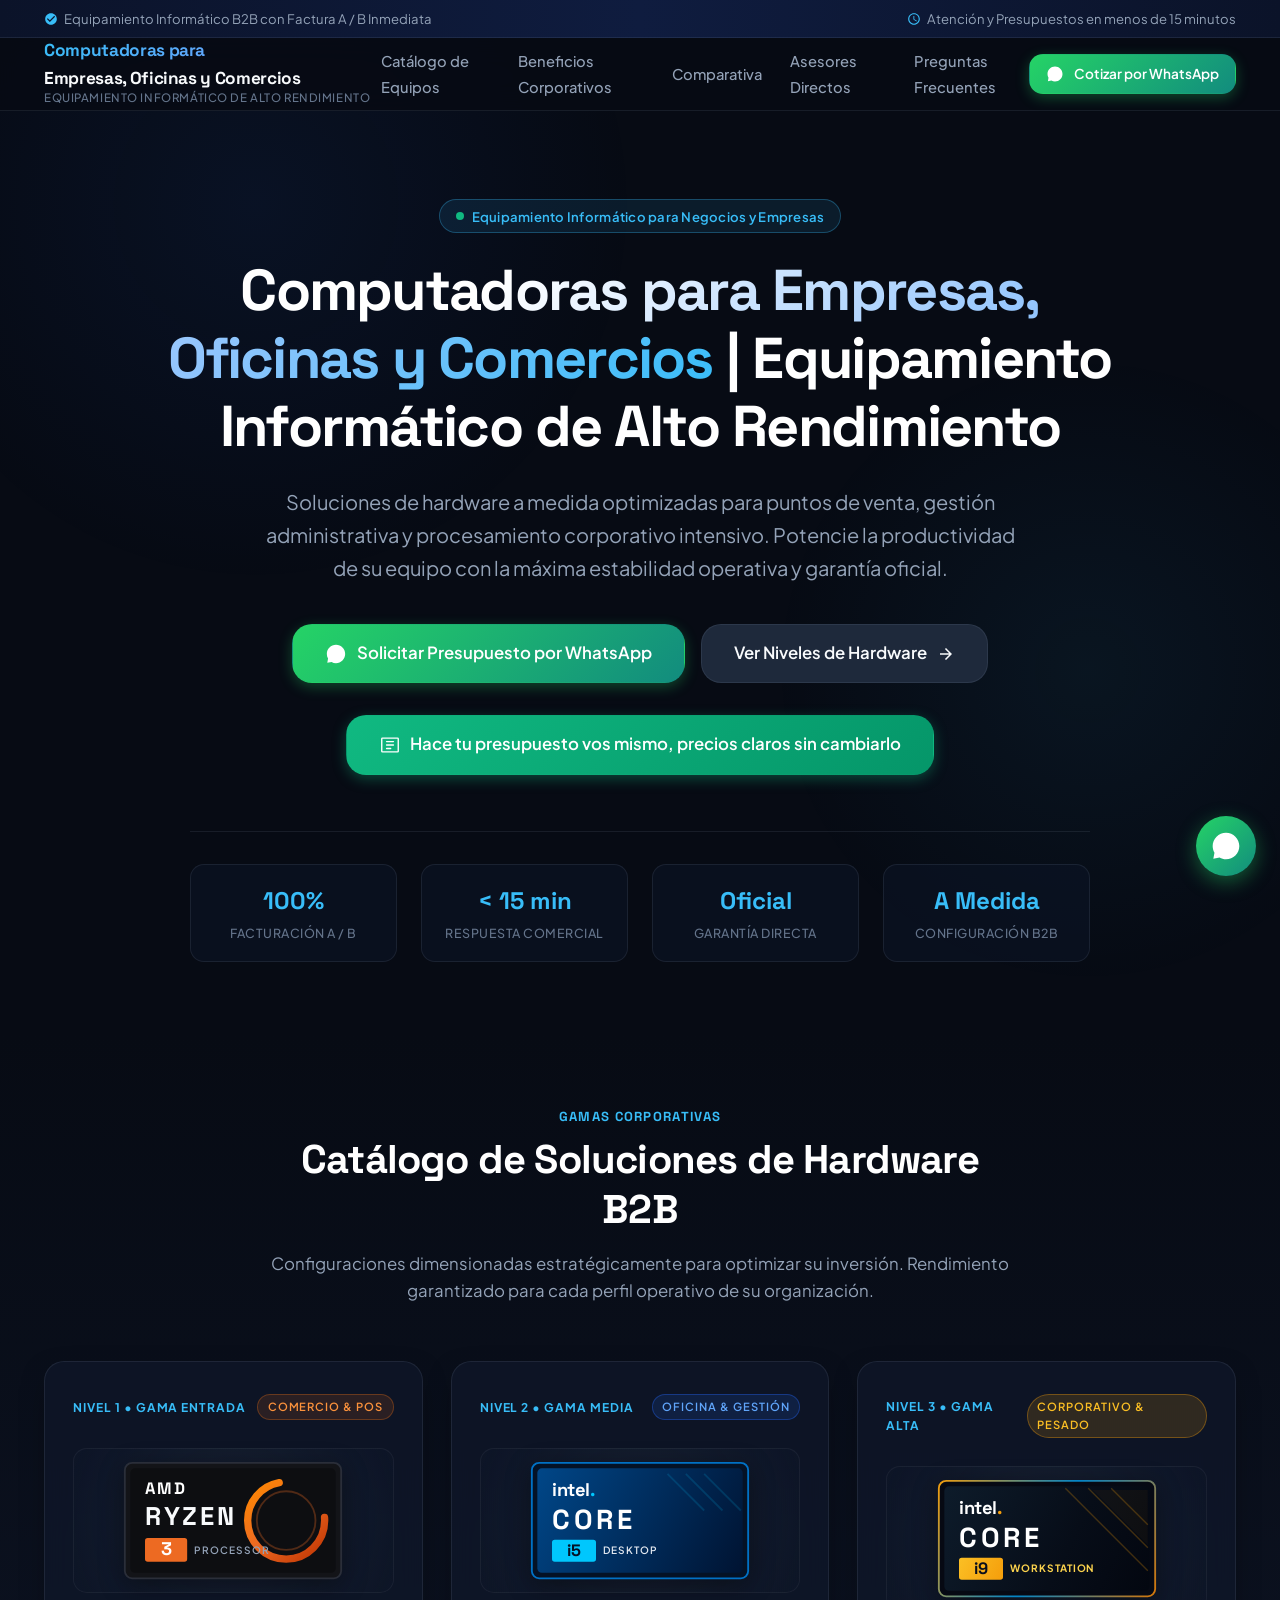
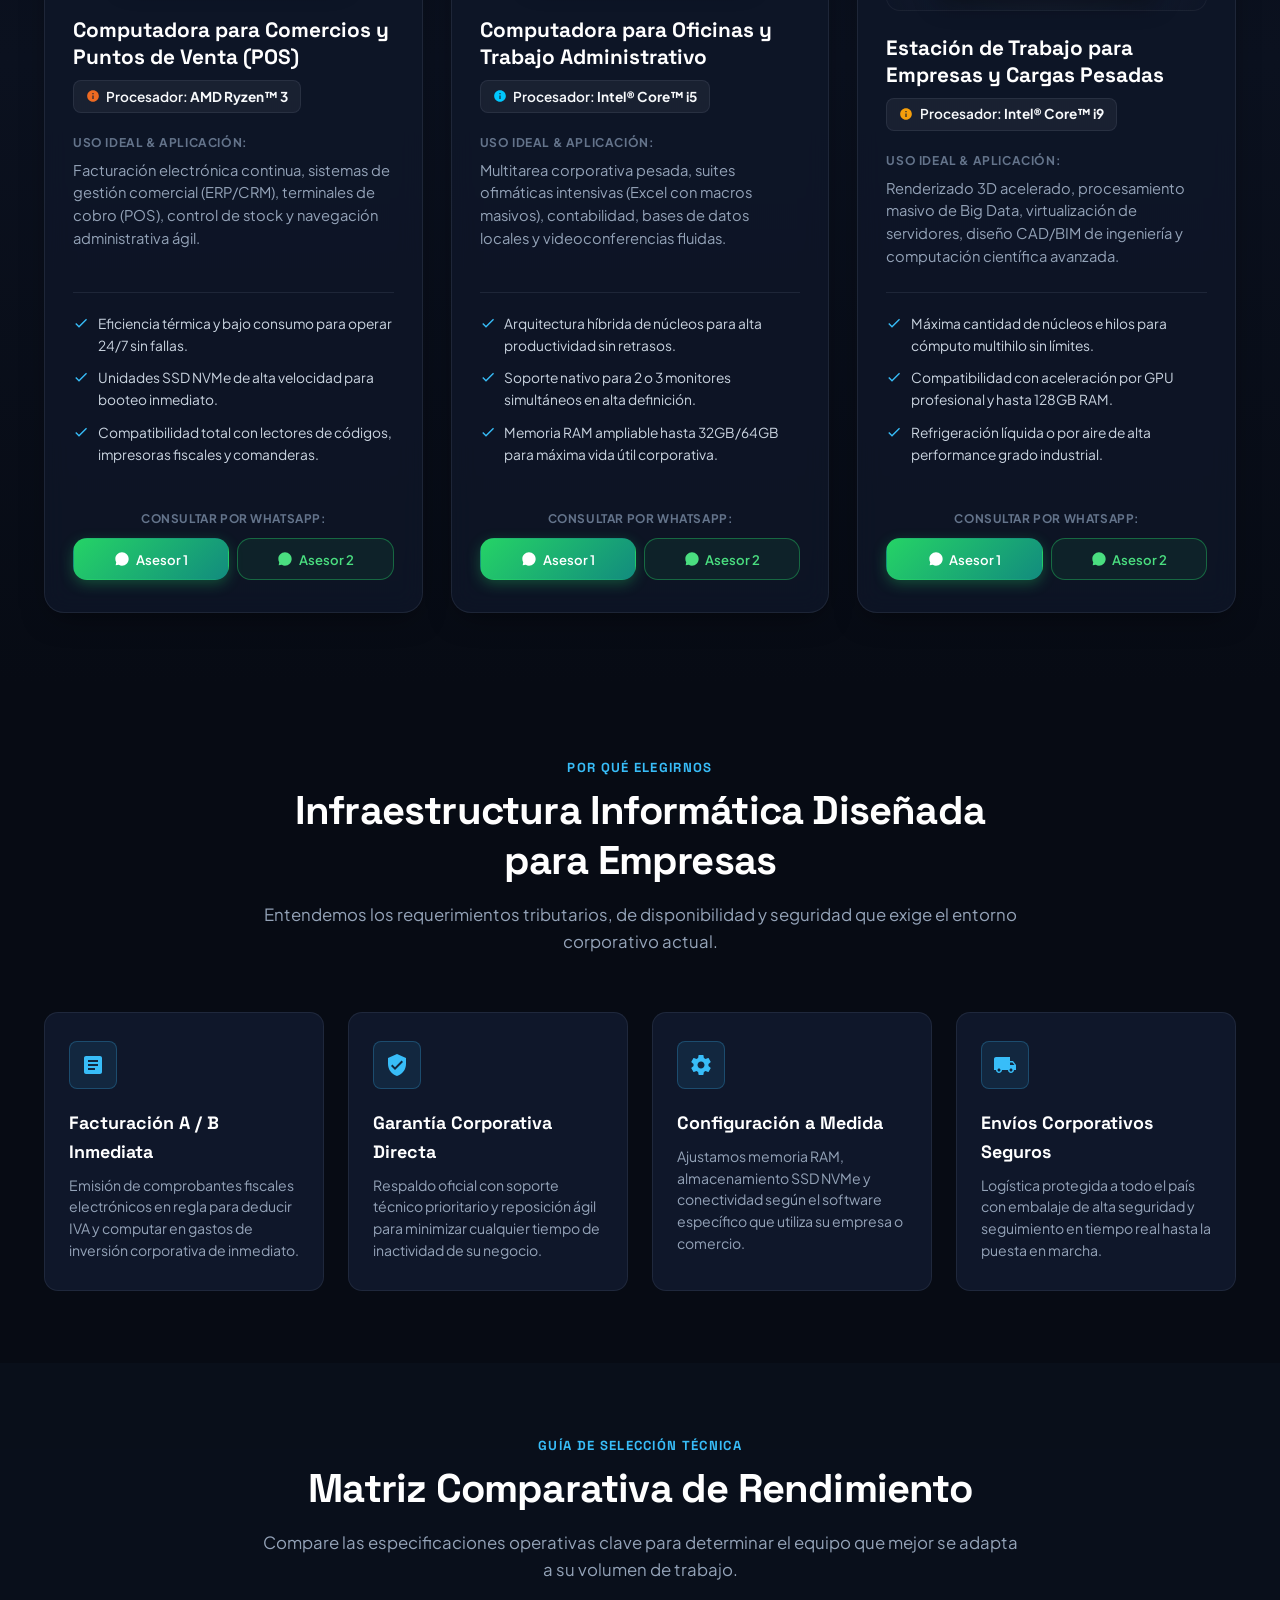
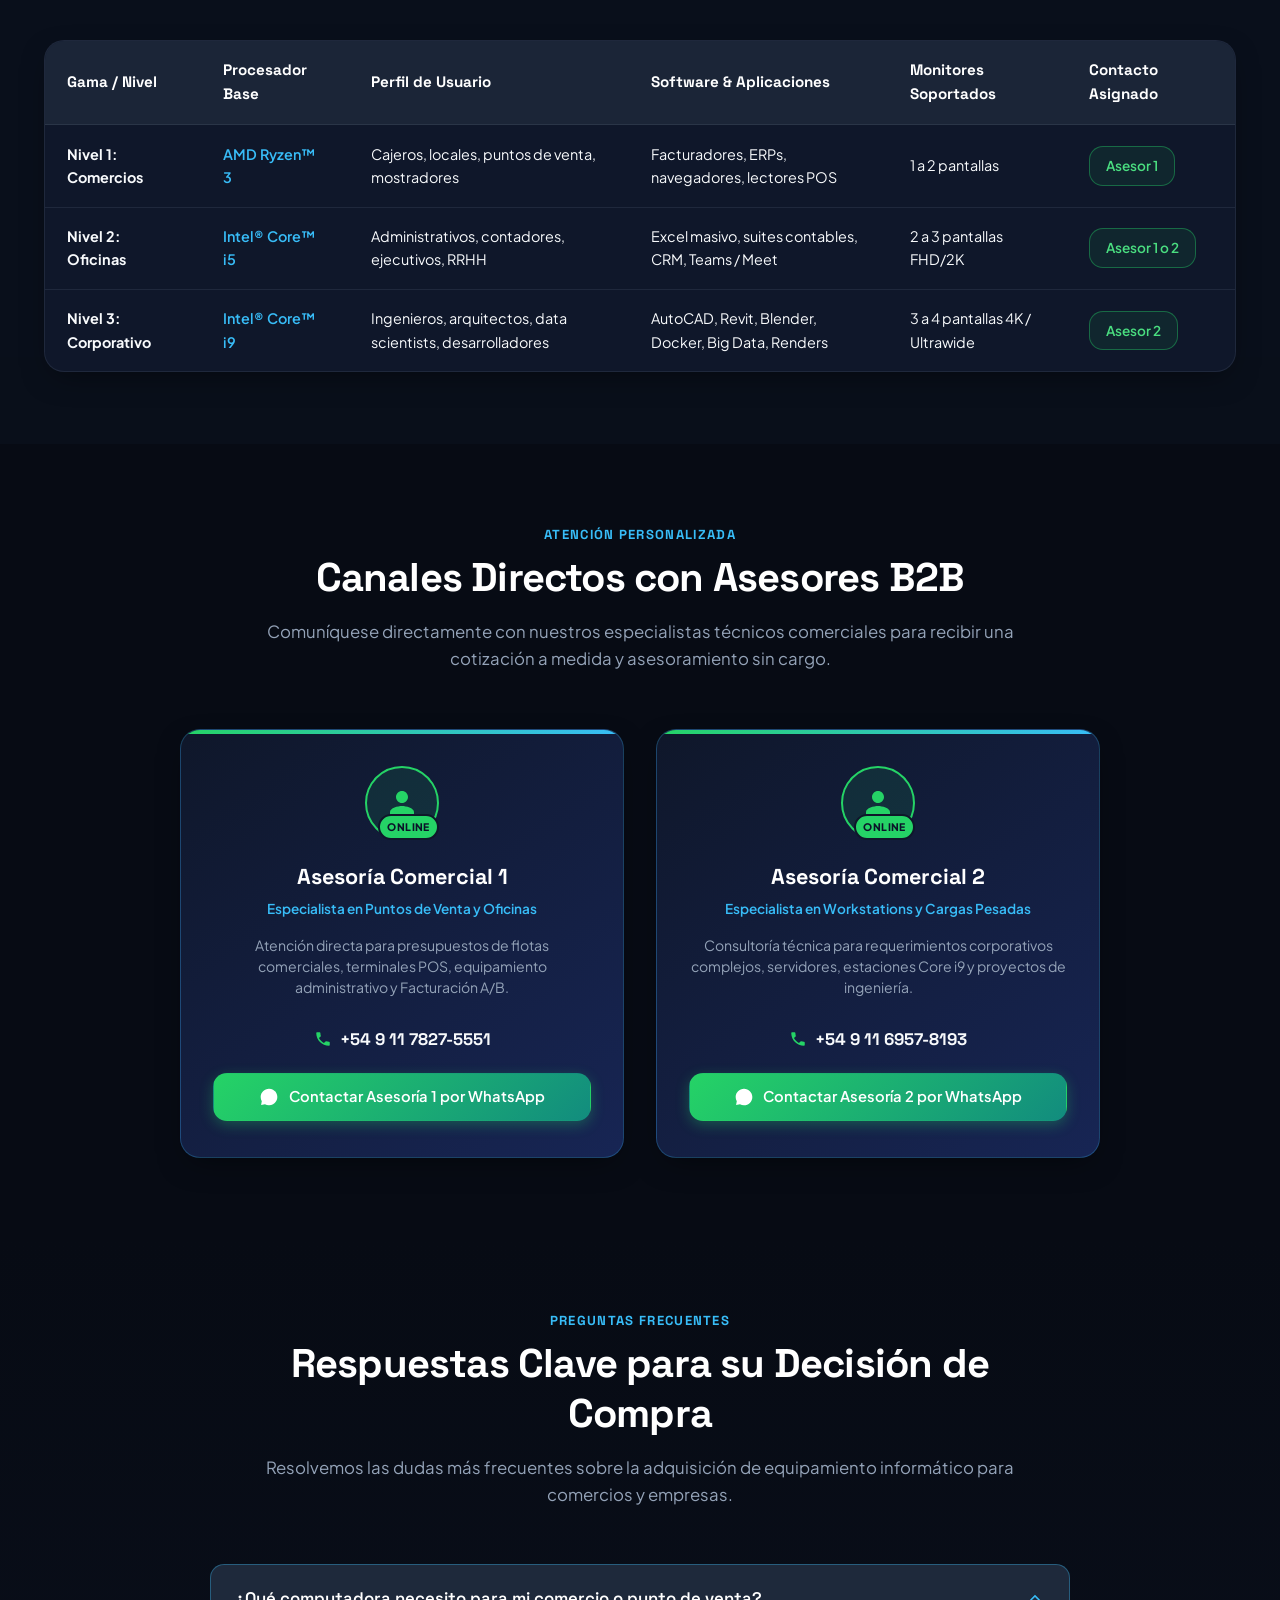
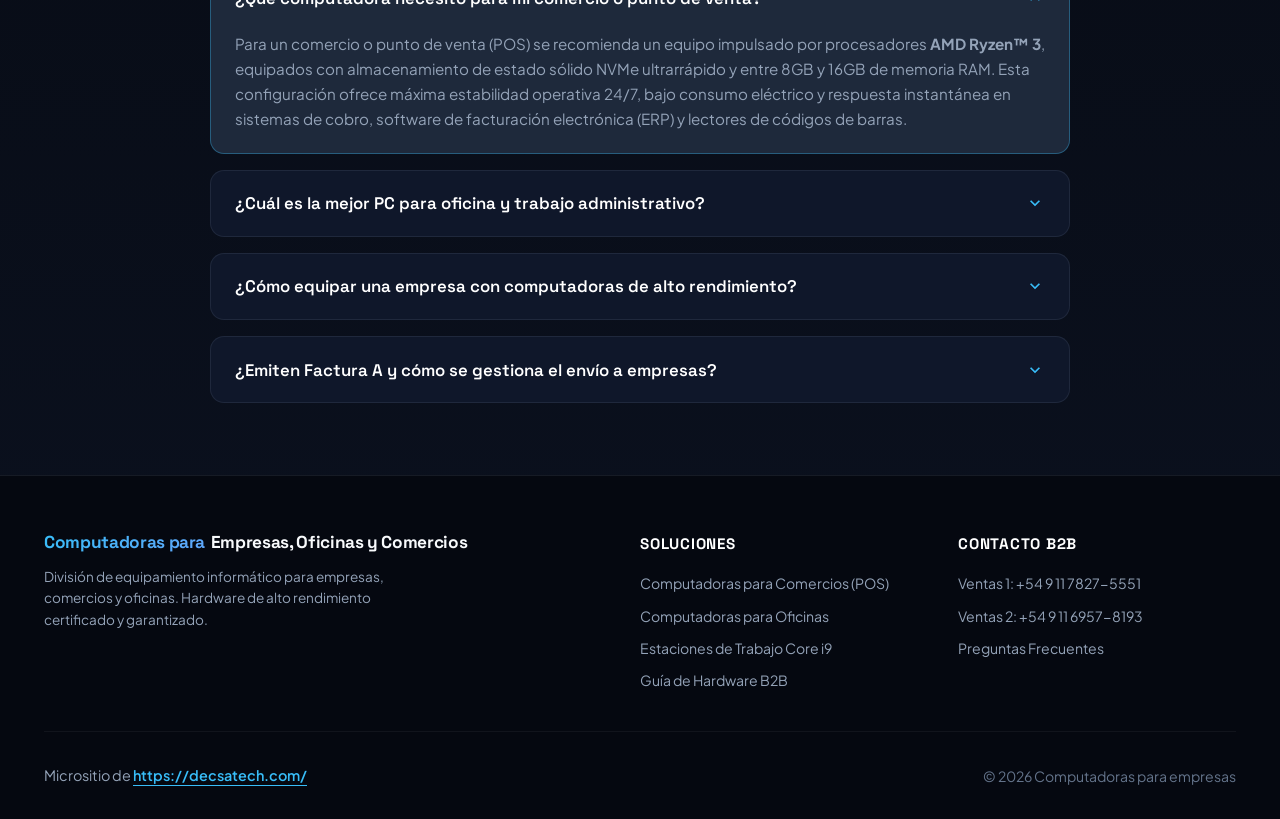
==== commit b59c3af4: "Add files via upload" ====
--- a/index.html
+++ b/index.html
@@ -1638,6 +1638,12 @@
             <svg width="18" height="18" viewBox="0 0 24 24" fill="currentColor"><path d="M12 4l-1.41 1.41L16.17 11H4v2h12.17l-5.58 5.59L12 20l8-8z"/></svg>
           </a>
         </div>
+        <div style="text-align: center; margin-top: -1.5rem; margin-bottom: 3.5rem;">
+          <a href="presupuesto/index.html" class="btn btn-primary btn-lg" style="background: linear-gradient(135deg, #10b981 0%, #059669 100%); box-shadow: 0 4px 14px rgba(16, 185, 129, 0.35);">
+            <svg width="22" height="22" viewBox="0 0 256 256" fill="currentColor"><path d="M216,40H40A16,16,0,0,0,24,56V200a16,16,0,0,0,16,16H216a16,16,0,0,0,16-16V56A16,16,0,0,0,216,40Zm0,160H40V56H216V200ZM176,88a8,8,0,0,1-8,8H88a8,8,0,0,1,0-16h80A8,8,0,0,1,176,88Zm0,40a8,8,0,0,1-8,8H88a8,8,0,0,1,0-16h80A8,8,0,0,1,176,128Zm-32,40a8,8,0,0,1-8,8H88a8,8,0,0,1,0-16h48A8,8,0,0,1,144,168Z"></path></svg>
+            <span>Hace tu presupuesto vos mismo, precios claros sin cambiarlo</span>
+          </a>
+        </div>
 
         <!-- Trust Stats -->
         <div class="trust-stats-grid">
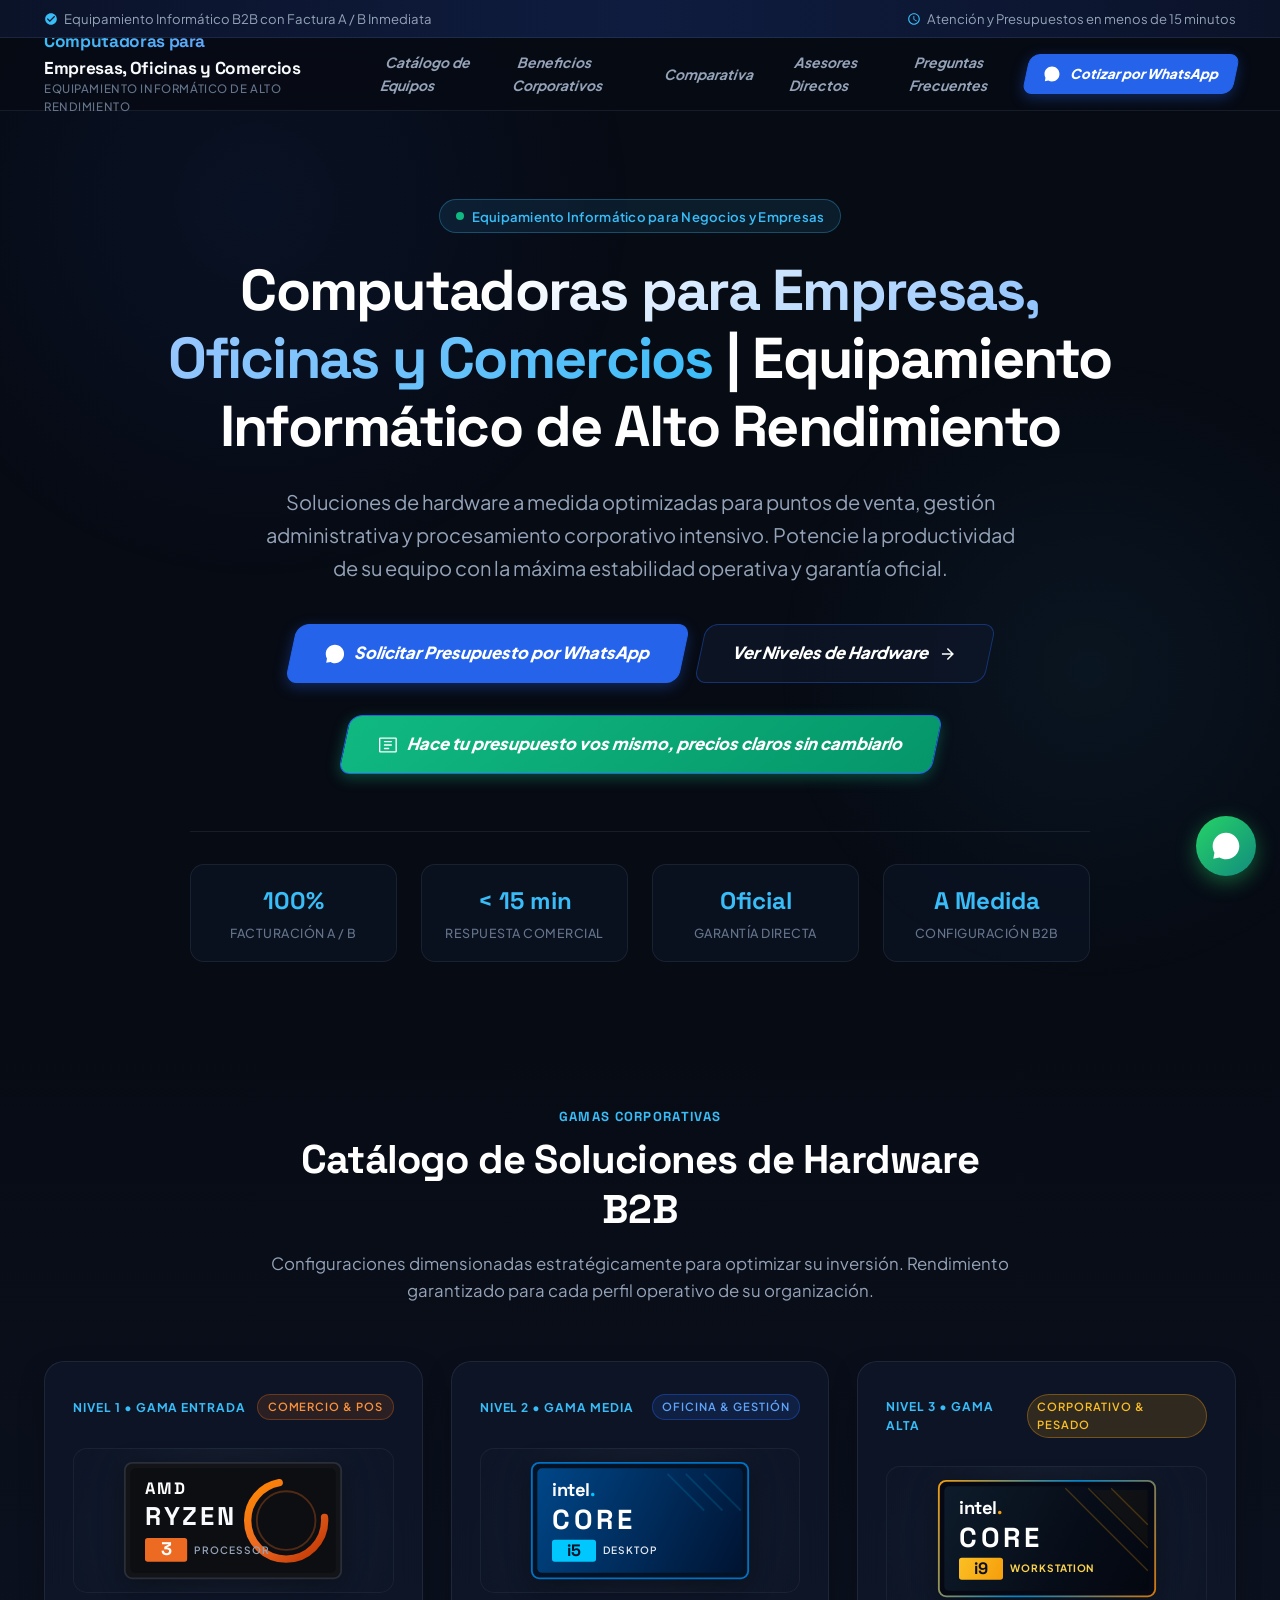
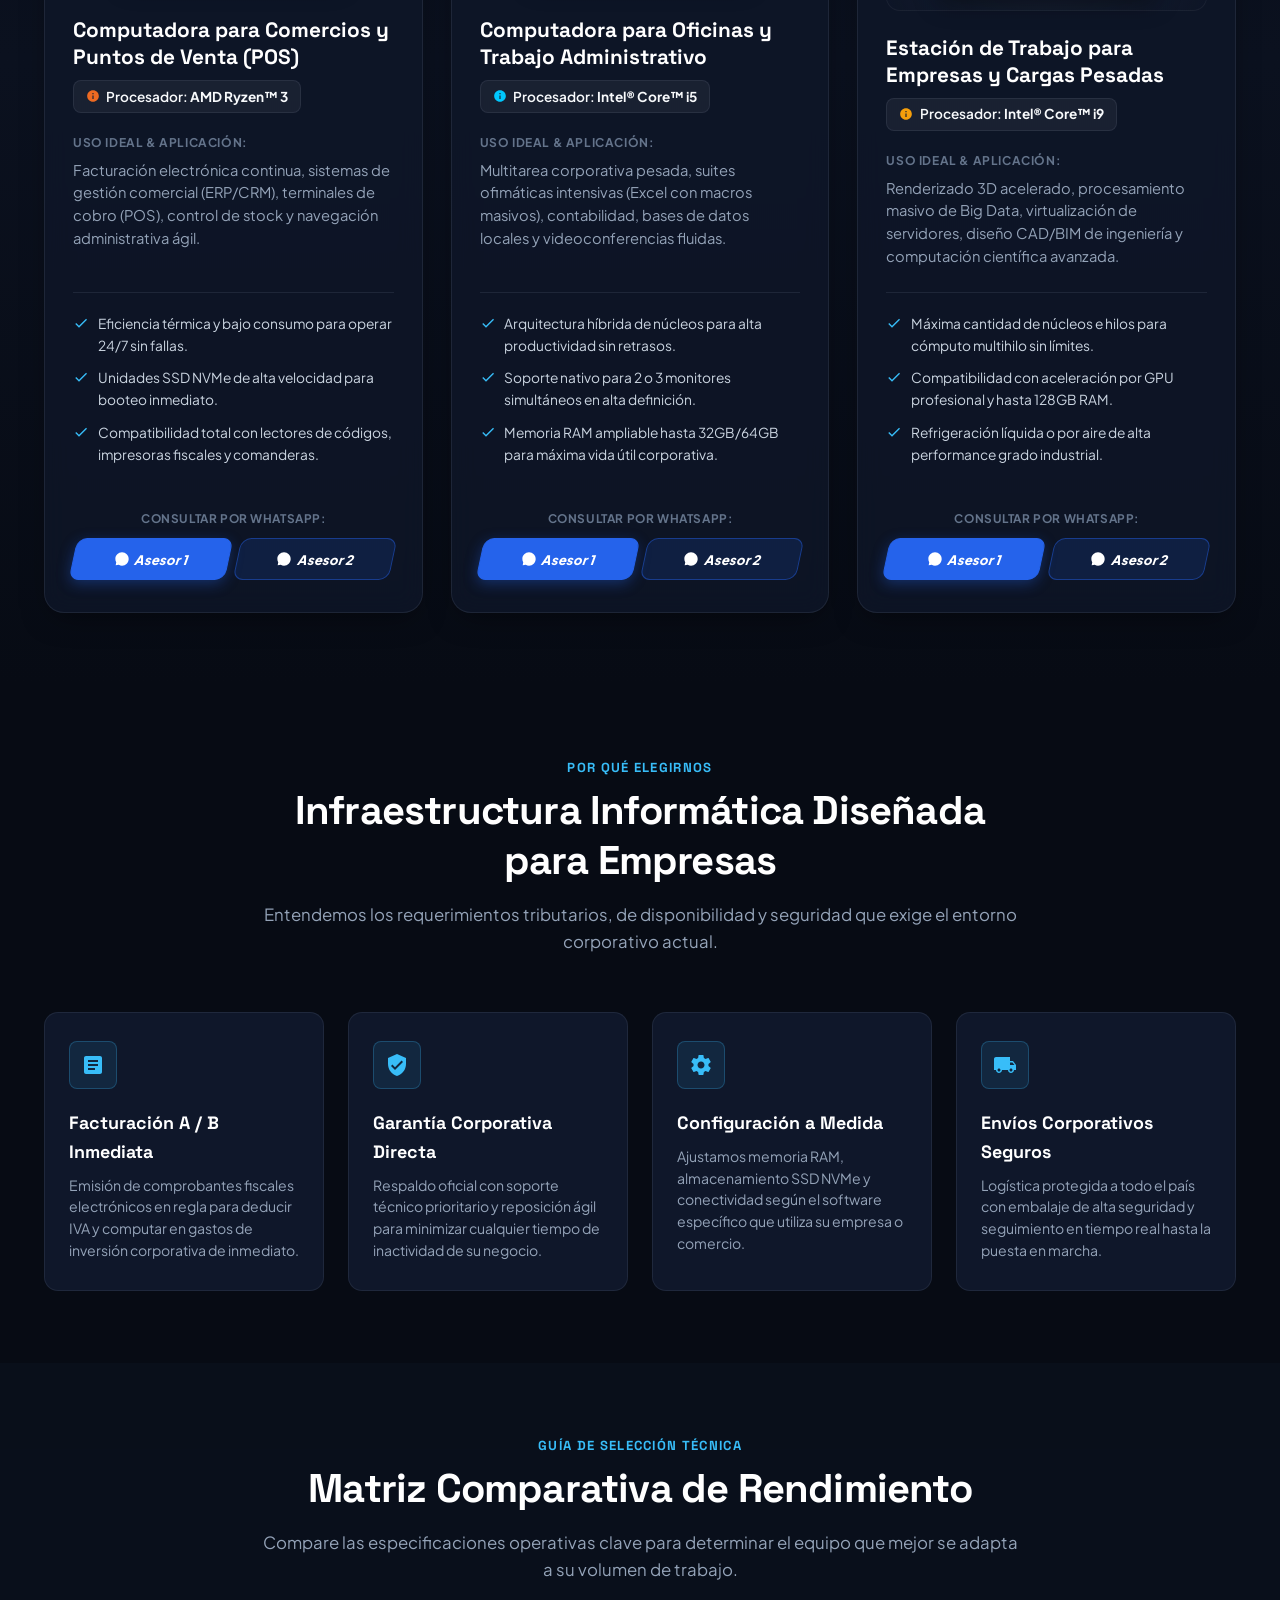
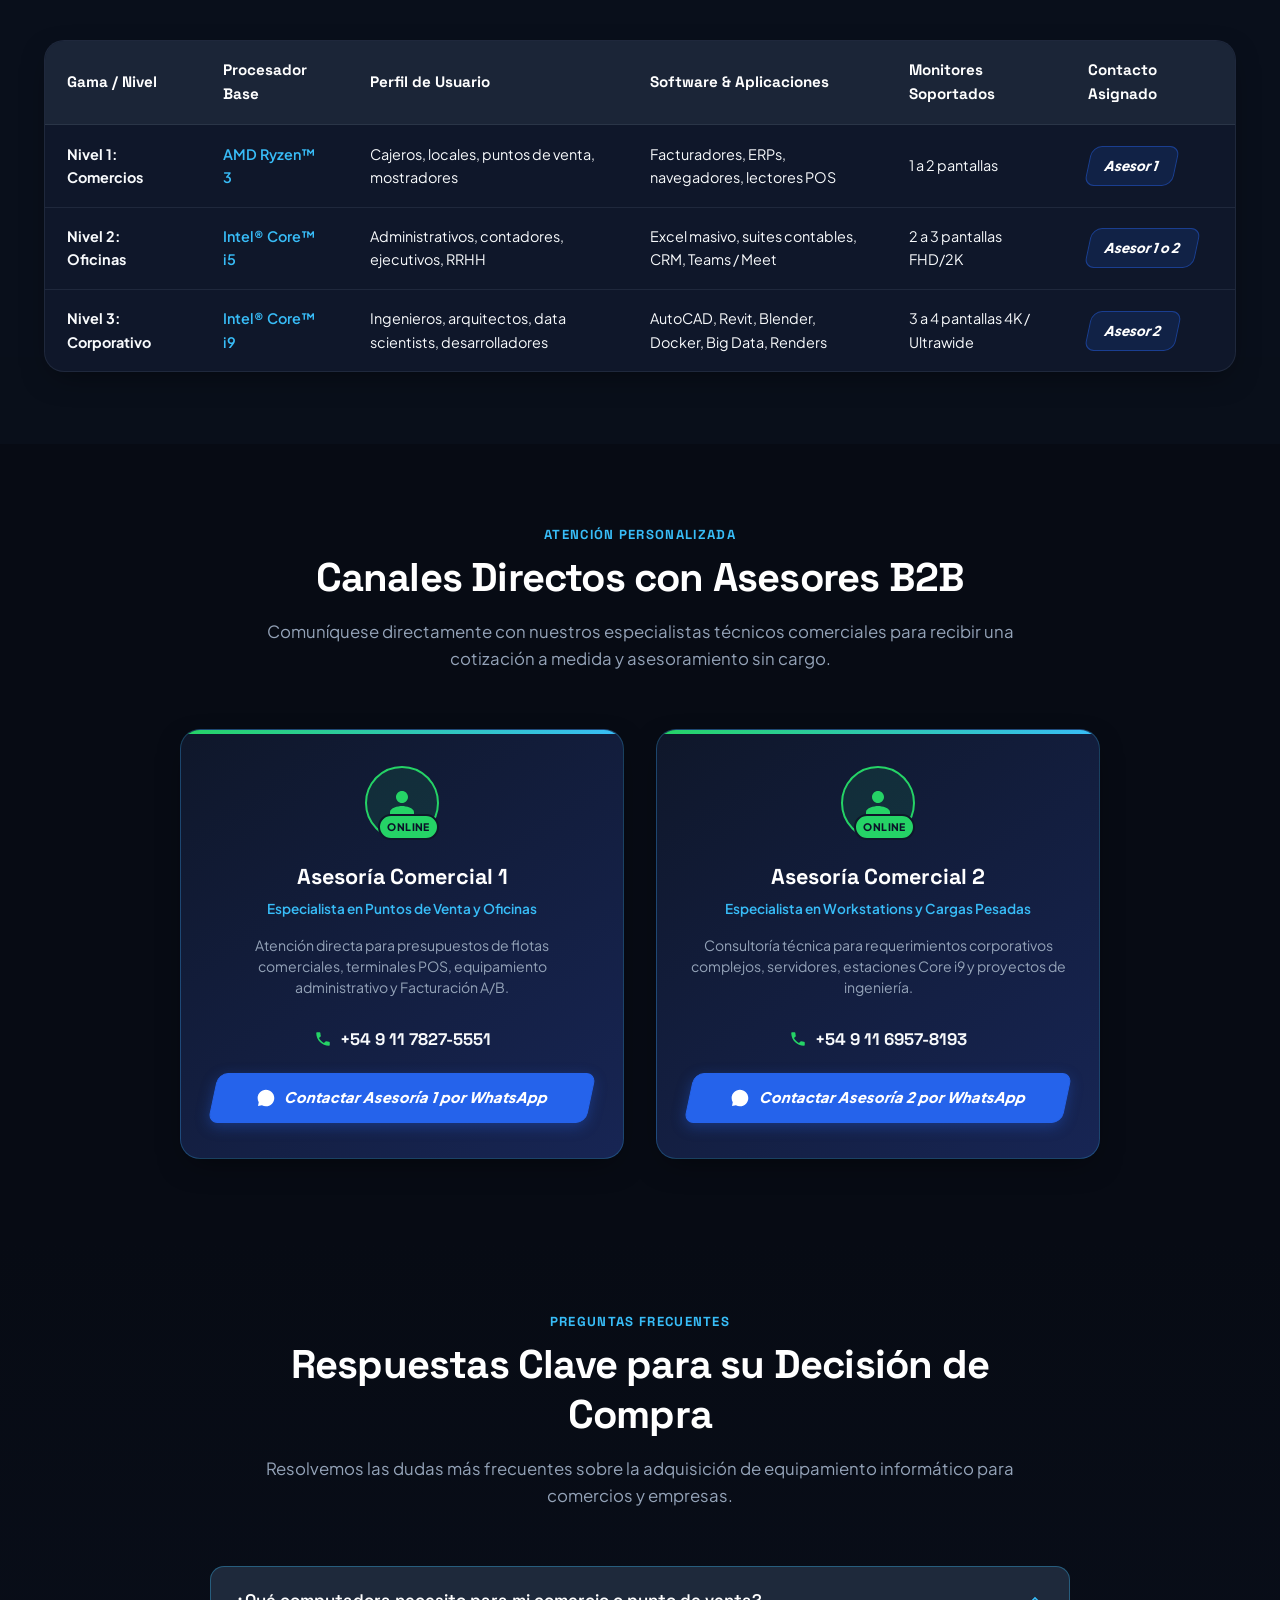
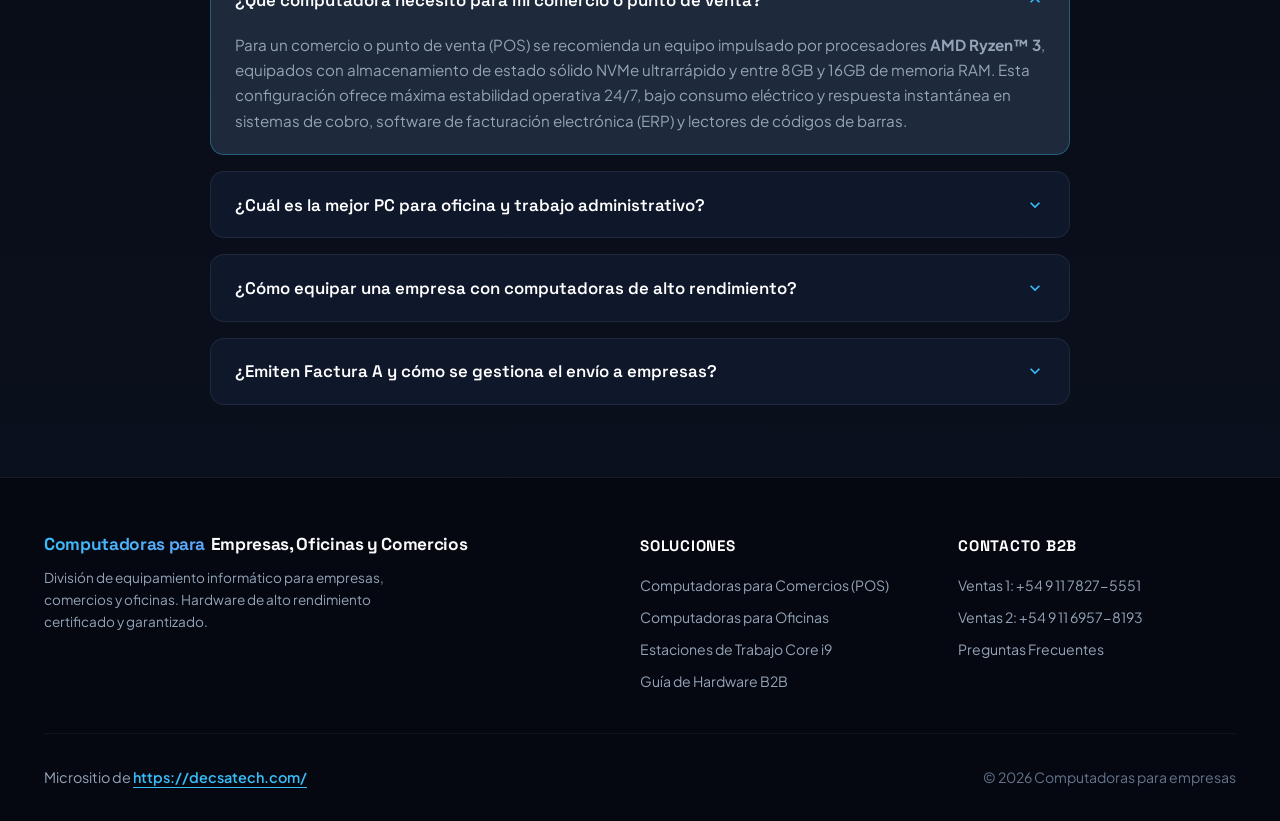
==== commit bdb413f2: "Add files via upload" ====
--- a/index.html
+++ b/index.html
@@ -583,7 +583,7 @@
     .nav-links {
       display: none;
       align-items: center;
-      gap: 1.75rem;
+      gap: 0.6rem;
       list-style: none;
     }
 
@@ -596,13 +596,27 @@
     .nav-link {
       color: var(--text-secondary);
       text-decoration: none;
-      font-size: 0.92rem;
-      font-weight: 500;
-      transition: color 0.2s ease;
+      font-size: 0.88rem;
+      font-weight: 700;
+      font-style: italic;
+      padding: 0.5rem 0.85rem;
+      border-radius: 8px;
+      position: relative;
+      overflow: hidden;
+      transform: skewX(-12deg);
+      border: 1px solid transparent;
+      transition: all 0.25s ease;
+      display: inline-flex;
+      align-items: center;
+      justify-content: center;
     }
 
     .nav-link:hover {
-      color: var(--accent-cyan);
+      color: #ffffff;
+      background: rgba(37, 99, 235, 0.25);
+      border-color: rgba(56, 189, 248, 0.4);
+      box-shadow: 0 4px 15px rgba(37, 99, 235, 0.35);
+      transform: translateY(-2px) skewX(-12deg);
     }
 
     .header-cta {
@@ -611,70 +625,92 @@
       gap: 0.75rem;
     }
 
-    /* Buttons */
+    /* Buttons (Unified Parallelogram & Flash Style) */
     .btn {
       display: inline-flex;
       align-items: center;
       justify-content: center;
       gap: 0.6rem;
-      padding: 0.7rem 1.4rem;
-      border-radius: var(--radius-md);
-      font-weight: 600;
+      padding: 0.75rem 1.5rem;
+      border-radius: 10px;
+      font-weight: 800;
+      font-style: italic;
       font-size: 0.92rem;
       text-decoration: none;
-      transition: all 0.25s cubic-bezier(0.4, 0, 0.2, 1);
+      transition: all 0.25s cubic-bezier(0.2, 0.8, 0.2, 1);
       cursor: pointer;
       border: 1px solid transparent;
       white-space: nowrap;
+      position: relative;
+      overflow: hidden;
+      transform: skewX(-12deg);
+      box-shadow: 0 4px 14px rgba(37, 99, 235, 0.35);
+    }
+
+    .btn:hover {
+      transform: translateY(-2px) skewX(-12deg);
+    }
+
+    .btn svg, .btn i {
+      display: inline-block;
+      transform: skewX(12deg);
+      flex-shrink: 0;
     }
 
     .btn-whatsapp {
-      background: linear-gradient(135deg, #25D366 0%, #128C7E 100%);
-      color: #ffffff;
-      box-shadow: 0 4px 14px rgba(37, 211, 102, 0.3);
+      background-color: #2563eb;
+      border-color: #2563eb;
+      color: #ffffff !important;
+      box-shadow: 0 4px 14px rgba(37, 99, 235, 0.35);
     }
 
     .btn-whatsapp:hover {
-      transform: translateY(-2px);
-      box-shadow: 0 6px 20px rgba(37, 211, 102, 0.45);
-      filter: brightness(1.05);
+      background-color: #1d4ed8 !important;
+      border-color: #1d4ed8 !important;
+      box-shadow: 0 6px 22px rgba(37, 99, 235, 0.55);
+      color: #ffffff !important;
     }
 
     .btn-primary {
-      background: linear-gradient(135deg, #2563eb 0%, #0284c7 100%);
-      color: #ffffff;
+      background-color: #2563eb;
+      border-color: #2563eb;
+      color: #ffffff !important;
       box-shadow: 0 4px 14px rgba(37, 99, 235, 0.35);
     }
 
     .btn-primary:hover {
-      transform: translateY(-2px);
-      box-shadow: 0 6px 22px rgba(37, 99, 235, 0.5);
-      filter: brightness(1.1);
+      background-color: #1d4ed8 !important;
+      border-color: #1d4ed8 !important;
+      box-shadow: 0 6px 22px rgba(37, 99, 235, 0.55);
+      color: #ffffff !important;
     }
 
     .btn-secondary {
-      background: var(--bg-surface-elevated);
-      color: var(--text-primary);
-      border: 1px solid var(--border-subtle);
+      background-color: rgba(15, 23, 42, 0.7);
+      color: #ffffff !important;
+      border: 1.5px solid rgba(37, 99, 235, 0.4);
+      box-shadow: none;
     }
 
     .btn-secondary:hover {
-      background: #27354f;
-      border-color: var(--accent-cyan);
-      transform: translateY(-2px);
+      background-color: #2563eb !important;
+      border-color: #2563eb !important;
+      color: #ffffff !important;
+      box-shadow: 0 6px 20px rgba(37, 99, 235, 0.55);
     }
 
     .btn-outline-whatsapp {
-      background: rgba(37, 211, 102, 0.08);
-      border: 1px solid rgba(37, 211, 102, 0.4);
-      color: #4ade80;
+      background-color: rgba(37, 99, 235, 0.15);
+      border: 1.5px solid rgba(37, 99, 235, 0.45);
+      color: #ffffff !important;
+      box-shadow: none;
     }
 
     .btn-outline-whatsapp:hover {
-      background: rgba(37, 211, 102, 0.18);
-      border-color: #25D366;
-      color: #ffffff;
-      transform: translateY(-2px);
+      background-color: #2563eb !important;
+      border-color: #2563eb !important;
+      color: #ffffff !important;
+      box-shadow: 0 6px 20px rgba(37, 99, 235, 0.55);
     }
 
     .btn-sm {
@@ -685,7 +721,38 @@
     .btn-lg {
       padding: 0.95rem 2rem;
       font-size: 1.05rem;
-      border-radius: var(--radius-lg);
+      border-radius: 12px;
+    }
+
+    /* Flash line sweep effect for buttons & nav */
+    .btn::after,
+    .nav-link::after {
+      content: '';
+      position: absolute;
+      top: -50%;
+      left: -130%;
+      width: 60px;
+      height: 200%;
+      background: linear-gradient(
+        90deg,
+        rgba(255, 255, 255, 0) 0%,
+        rgba(255, 255, 255, 0.25) 20%,
+        rgba(255, 255, 255, 0.9) 50%,
+        rgba(255, 255, 255, 0.25) 80%,
+        rgba(255, 255, 255, 0) 100%
+      );
+      transform: rotate(25deg);
+      pointer-events: none;
+      z-index: 2;
+      opacity: 0;
+      transition: none;
+    }
+
+    .btn:hover::after,
+    .nav-link:hover::after {
+      opacity: 1;
+      left: 220%;
+      transition: left 0.65s cubic-bezier(0.19, 1, 0.22, 1), opacity 0.2s ease;
     }
 
     /* Hero Section */
